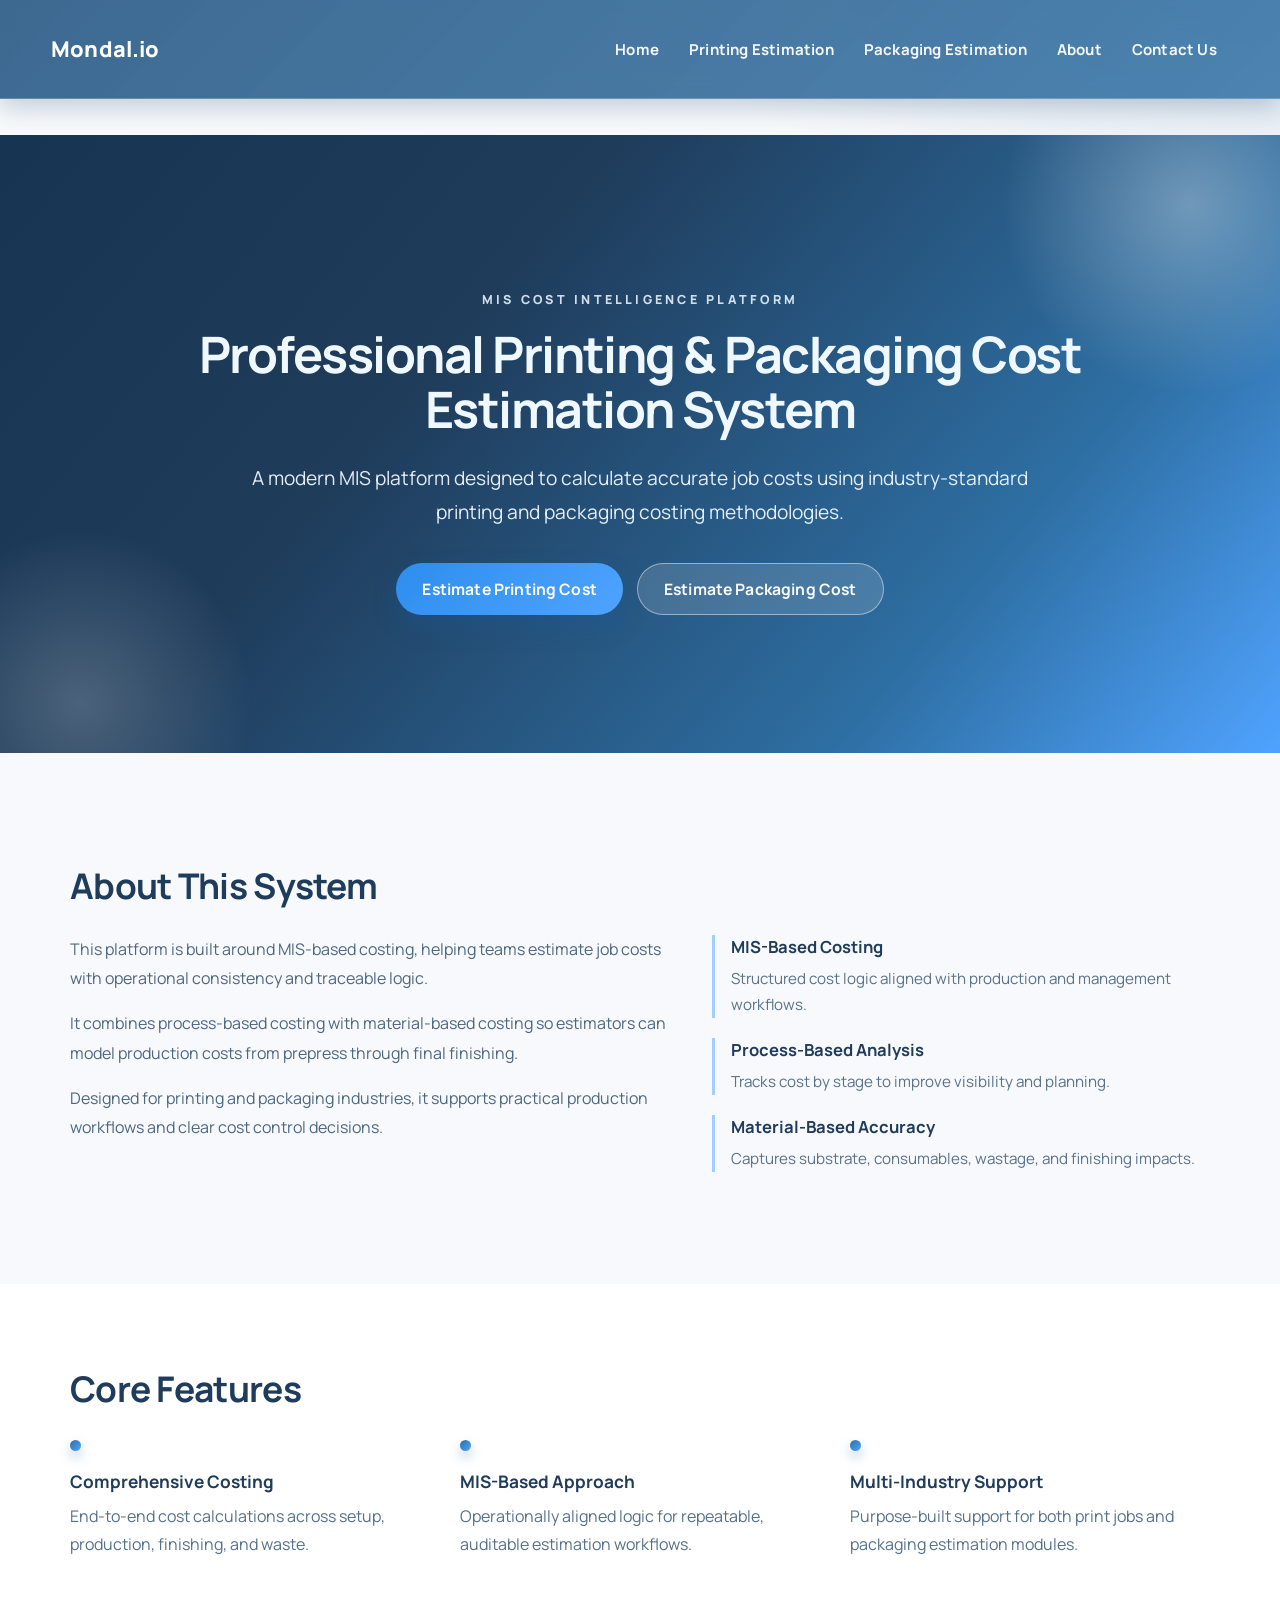
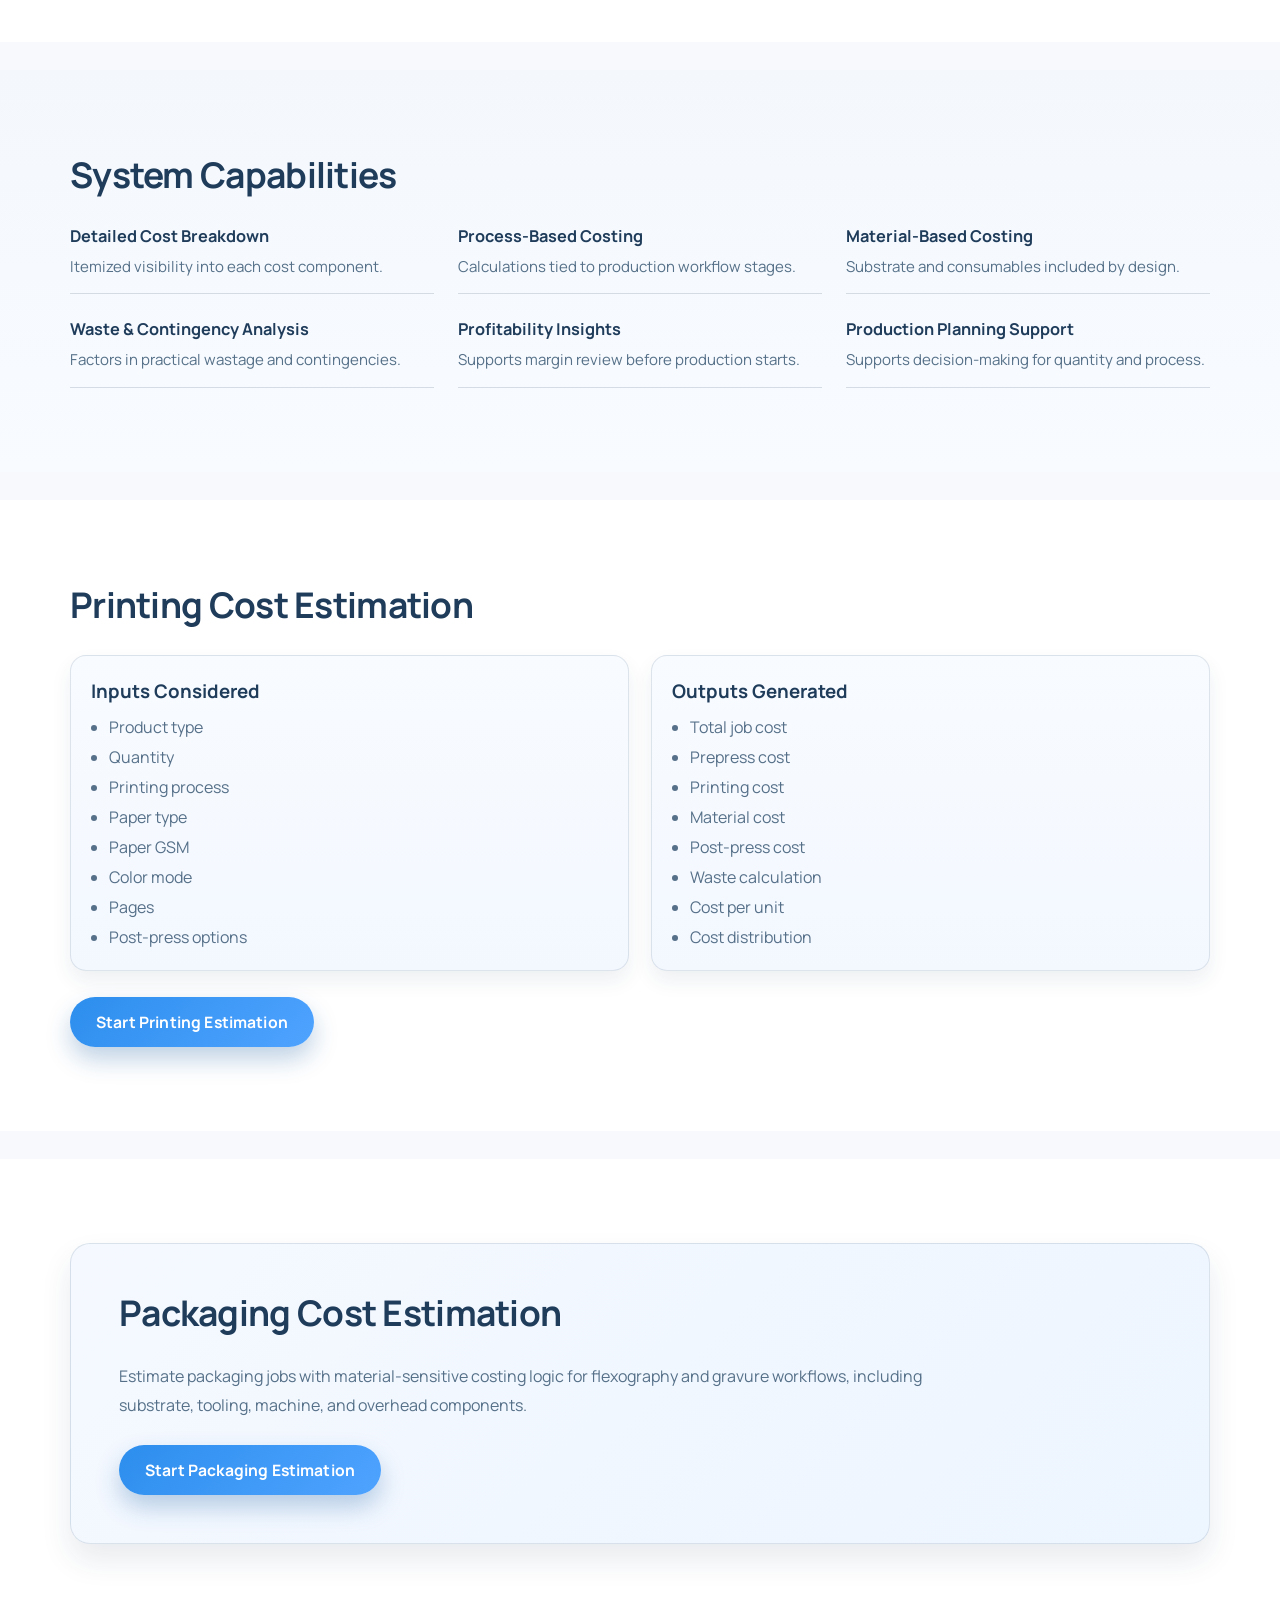
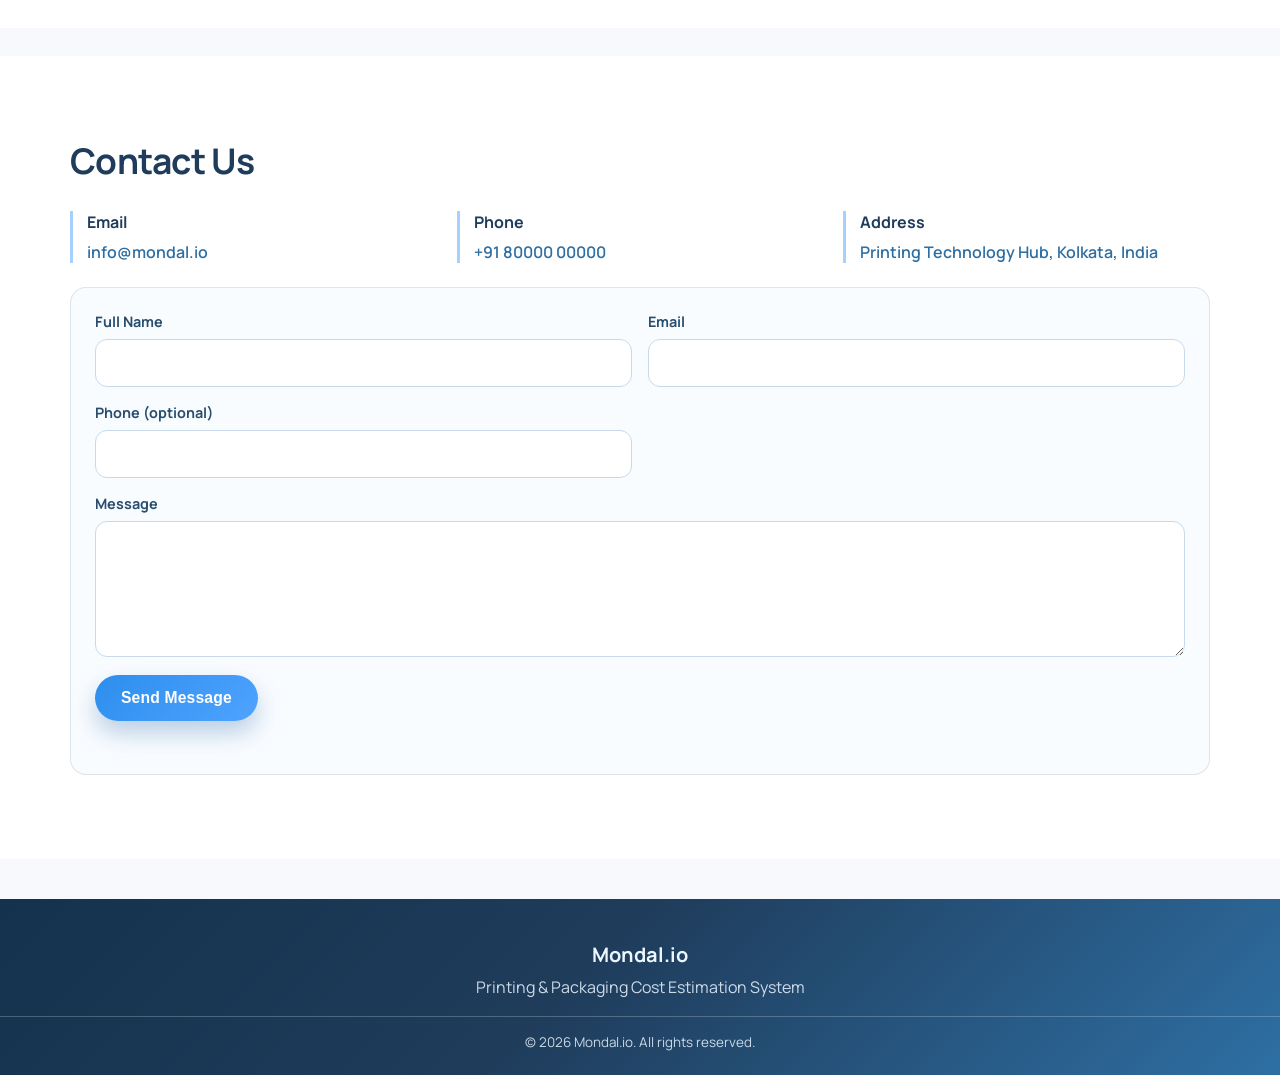
==== index.html @ 839721e3 "Rename home.html to index.html" ====
<!DOCTYPE html>
<html lang="en">
<head>
    <meta charset="UTF-8">
    <meta name="viewport" content="width=device-width, initial-scale=1.0">
    <title>Mondal.io - Printing & Packaging Cost Estimation System</title>
    <link rel="preconnect" href="https://fonts.googleapis.com">
    <link rel="preconnect" href="https://fonts.gstatic.com" crossorigin>
    <link href="https://fonts.googleapis.com/css2?family=Manrope:wght@400;500;600;700;800&display=swap" rel="stylesheet">
    <link rel="stylesheet" href="style.css">
</head>
<body class="home-page">
    <header class="home-header" id="home">
        <nav class="home-navbar">
            <a href="home.html" class="navbar-logo">Mondal.io</a>
            <button class="nav-toggle" id="navToggle" aria-label="Toggle navigation menu" aria-expanded="false" aria-controls="homeNavLinks">
                <span></span>
                <span></span>
                <span></span>
            </button>
            <div class="home-nav-links" id="homeNavLinks">
                <a href="#home">Home</a>
                <a href="Printing.html">Printing Estimation</a>
                <a href="Packaging.html">Packaging Estimation</a>
                <a href="#about">About</a>
                <a href="#contact">Contact Us</a>
            </div>
        </nav>
    </header>

    <main class="home-main">
        <section class="home-hero">
            <div class="section-inner hero-inner">
                <span class="section-kicker">MIS Cost Intelligence Platform</span>
                <h1>Professional Printing &amp; Packaging Cost Estimation System</h1>
                <p>
                    A modern MIS platform designed to calculate accurate job costs using industry-standard
                    printing and packaging costing methodologies.
                </p>
                <div class="hero-actions">
                    <a class="home-btn home-btn-primary" href="Printing.html">Estimate Printing Cost</a>
                    <a class="home-btn home-btn-ghost" href="Packaging.html">Estimate Packaging Cost</a>
                </div>
            </div>
        </section>

        <section class="home-section about-section" id="about">
            <div class="section-inner">
                <div class="section-head">
                    <h2>About This System</h2>
                </div>
                <div class="about-layout">
                    <div class="about-copy">
                        <p>
                            This platform is built around MIS-based costing, helping teams estimate job costs with
                            operational consistency and traceable logic.
                        </p>
                        <p>
                            It combines process-based costing with material-based costing so estimators can model
                            production costs from prepress through final finishing.
                        </p>
                        <p>
                            Designed for printing and packaging industries, it supports practical production workflows
                            and clear cost control decisions.
                        </p>
                    </div>
                    <div class="about-highlights">
                        <div>
                            <h3>MIS-Based Costing</h3>
                            <p>Structured cost logic aligned with production and management workflows.</p>
                        </div>
                        <div>
                            <h3>Process-Based Analysis</h3>
                            <p>Tracks cost by stage to improve visibility and planning.</p>
                        </div>
                        <div>
                            <h3>Material-Based Accuracy</h3>
                            <p>Captures substrate, consumables, wastage, and finishing impacts.</p>
                        </div>
                    </div>
                </div>
            </div>
        </section>

        <section class="home-section features-section">
            <div class="section-inner">
                <div class="section-head">
                    <h2>Core Features</h2>
                </div>
                <div class="feature-strip">
                    <article class="feature-item">
                        <span class="feature-dot"></span>
                        <h3>Comprehensive Costing</h3>
                        <p>End-to-end cost calculations across setup, production, finishing, and waste.</p>
                    </article>
                    <article class="feature-item">
                        <span class="feature-dot"></span>
                        <h3>MIS-Based Approach</h3>
                        <p>Operationally aligned logic for repeatable, auditable estimation workflows.</p>
                    </article>
                    <article class="feature-item">
                        <span class="feature-dot"></span>
                        <h3>Multi-Industry Support</h3>
                        <p>Purpose-built support for both print jobs and packaging estimation modules.</p>
                    </article>
                </div>
            </div>
        </section>

        <section class="home-section capabilities-section">
            <div class="section-inner">
                <div class="section-head">
                    <h2>System Capabilities</h2>
                </div>
                <div class="capability-list">
                    <div class="capability-item"><h3>Detailed Cost Breakdown</h3><p>Itemized visibility into each cost component.</p></div>
                    <div class="capability-item"><h3>Process-Based Costing</h3><p>Calculations tied to production workflow stages.</p></div>
                    <div class="capability-item"><h3>Material-Based Costing</h3><p>Substrate and consumables included by design.</p></div>
                    <div class="capability-item"><h3>Waste &amp; Contingency Analysis</h3><p>Factors in practical wastage and contingencies.</p></div>
                    <div class="capability-item"><h3>Profitability Insights</h3><p>Supports margin review before production starts.</p></div>
                    <div class="capability-item"><h3>Production Planning Support</h3><p>Supports decision-making for quantity and process.</p></div>
                </div>
            </div>
        </section>

        <section class="home-section printing-section">
            <div class="section-inner">
                <div class="section-head">
                    <h2>Printing Cost Estimation</h2>
                </div>
                <div class="module-layout">
                    <article class="module-block">
                        <h3>Inputs Considered</h3>
                        <ul>
                            <li>Product type</li>
                            <li>Quantity</li>
                            <li>Printing process</li>
                            <li>Paper type</li>
                            <li>Paper GSM</li>
                            <li>Color mode</li>
                            <li>Pages</li>
                            <li>Post-press options</li>
                        </ul>
                    </article>
                    <article class="module-block">
                        <h3>Outputs Generated</h3>
                        <ul>
                            <li>Total job cost</li>
                            <li>Prepress cost</li>
                            <li>Printing cost</li>
                            <li>Material cost</li>
                            <li>Post-press cost</li>
                            <li>Waste calculation</li>
                            <li>Cost per unit</li>
                            <li>Cost distribution</li>
                        </ul>
                    </article>
                </div>
                <a class="home-btn home-btn-primary" href="Printing.html">Start Printing Estimation</a>
            </div>
        </section>

        <section class="home-section packaging-section">
            <div class="section-inner packaging-panel">
                <div class="section-head">
                    <h2>Packaging Cost Estimation</h2>
                </div>
                <p>
                    Estimate packaging jobs with material-sensitive costing logic for flexography and gravure workflows,
                    including substrate, tooling, machine, and overhead components.
                </p>
                <a class="home-btn home-btn-primary" href="Packaging.html">Start Packaging Estimation</a>
            </div>
        </section>

        <section class="home-section contact-section" id="contact">
            <div class="section-inner">
                <div class="section-head">
                    <h2>Contact Us</h2>
                </div>

                <div class="contact-row">
                    <div class="contact-item">
                        <h3>Email</h3>
                        <a href="mailto:info@mondal.io">info@mondal.io</a>
                    </div>
                    <div class="contact-item">
                        <h3>Phone</h3>
                        <a href="tel:+918000000000">+91 80000 00000</a>
                    </div>
                    <div class="contact-item">
                        <h3>Address</h3>
                        <p>Printing Technology Hub, Kolkata, India</p>
                    </div>
                </div>

                <form class="contact-form" id="contactForm">
                    <div class="contact-form-grid">
                        <div class="form-field">
                            <label for="fullName">Full Name</label>
                            <input type="text" id="fullName" name="fullName" required>
                        </div>
                        <div class="form-field">
                            <label for="email">Email</label>
                            <input type="email" id="email" name="email" required>
                        </div>
                        <div class="form-field">
                            <label for="phone">Phone (optional)</label>
                            <input type="tel" id="phone" name="phone">
                        </div>
                        <div class="form-field form-field-full">
                            <label for="message">Message</label>
                            <textarea id="message" name="message" rows="5" required></textarea>
                        </div>
                    </div>
                    <button type="submit" class="home-btn home-btn-primary">Send Message</button>
                    <p class="form-feedback" id="formFeedback" aria-live="polite"></p>
                </form>
            </div>
        </section>
    </main>

    <footer class="home-footer">
        <div class="footer-layout">
            <div class="footer-brand">
                <h3>Mondal.io</h3>
                <p>Printing &amp; Packaging Cost Estimation System</p>
            </div>
        </div>
        <p class="footer-copy">&copy; 2026 Mondal.io. All rights reserved.</p>
    </footer>

    <script src="script.js"></script>
</body>
</html>
---- style.css ----
* {
    margin: 0;
    padding: 0;
    box-sizing: border-box;
}

body {
    font-family: 'Segoe UI', Tahoma, Geneva, Verdana, sans-serif;
    background: linear-gradient(135deg, #f5f7fa 0%, #c3cfe2 100%);
    min-height: 100vh;
    padding: 20px;
}

.navbar {
    position: sticky;
    top: 0;
    width: 100%;
    background: linear-gradient(135deg, rgba(35, 84, 129, 0.94) 0%, rgba(47, 111, 163, 0.92) 100%);
    backdrop-filter: blur(10px);
    display: flex;
    justify-content: space-between;
    align-items: center;
    padding: 18px 80px;
    z-index: 1000;
    border-bottom: 1px solid rgba(255, 255, 255, 0.18);
    box-shadow: 0 8px 24px rgba(24, 61, 97, 0.28);
}

        .navbar-logo {
            font-size: 24px;
            font-weight: 700;
            color: white;
            text-decoration: none;
        }

        .navbar-links {
            display: flex;
            gap: 30px;
            align-items: center;
        }

        .navbar-links a {
            color: white;
            text-decoration: none;
            font-weight: 500;
            font-size: 14px;
            transition: opacity 0.3s ease;
        }

        .navbar-links a:hover {
            opacity: 0.8;
        }

        



/* Process Fields Visibility */
.process-fields.hidden {
    display: none;
}

.process-fields {
    animation: slideDown 0.3s ease-out;
}

@keyframes slideDown {
    from {
        opacity: 0;
        transform: translateY(-10px);
    }
    to {
        opacity: 1;
        transform: translateY(0);
    }
}

.container {
    max-width: 1200px;
    margin: 0 auto;
    background: white;
    border-radius: 12px;
    box-shadow: 0 10px 40px rgba(0, 0, 0, 0.15);
    overflow: hidden;
}

.header {
    background: linear-gradient(135deg, #2c3e50 0%, #34495e 100%);
    color: white;
    padding: 40px 30px;
    text-align: center;
}

.header h1 {
    font-size: 32px;
    margin-bottom: 8px;
    font-weight: 700;
}

.header p {
    font-size: 14px;
    opacity: 0.9;
}

.tabs {
    display: flex;
    gap: 0;
    border-bottom: 2px solid #e0e0e0;
    background: #f9f9f9;
}

.tab-button {
    flex: 1;
    padding: 16px 20px;
    border: none;
    background: transparent;
    font-size: 16px;
    font-weight: 600;
    cursor: pointer;
    transition: all 0.3s ease;
    color: #666;
    border-bottom: 3px solid transparent;
    margin-bottom: -2px;
}

.tab-button:hover {
    background: #f0f0f0;
}

.tab-button.active {
    color: #2c3e50;
    border-bottom-color: #3498db;
    background: white;
}

.tab-content {
    display: none;
    padding: 40px;
    animation: fadeIn 0.3s ease;
}

.tab-content.active {
    display: block;
}

@keyframes fadeIn {
    from {
        opacity: 0;
    }
    to {
        opacity: 1;
    }
}

.form-section {
    margin-bottom: 30px;
}

.section-title {
    font-size: 18px;
    font-weight: 700;
    color: #2c3e50;
    margin-bottom: 20px;
    padding-bottom: 10px;
    border-bottom: 2px solid #3498db;
    display: inline-block;
}

.form-grid {
    display: grid;
    grid-template-columns: repeat(auto-fit, minmax(300px, 1fr));
    gap: 20px;
    margin-bottom: 20px;
}

.form-group {
    display: flex;
    flex-direction: column;
}

label {
    font-weight: 600;
    margin-bottom: 8px;
    color: #333;
    font-size: 14px;
}

input[type="number"],
input[type="text"],
select {
    padding: 12px;
    border: 1px solid #ddd;
    border-radius: 6px;
    font-size: 14px;
    transition: all 0.3s ease;
    font-family: inherit;
}

input[type="number"]:focus,
input[type="text"]:focus,
select:focus {
    outline: none;
    border-color: #3498db;
    box-shadow: 0 0 0 3px rgba(52, 152, 219, 0.1);
}

.checkbox-group {
    display: grid;
    grid-template-columns: repeat(auto-fit, minmax(150px, 1fr));
    gap: 15px;
    margin-top: 10px;
}

.checkbox-item {
    display: flex;
    align-items: center;
    gap: 8px;
}

input[type="checkbox"] {
    width: 18px;
    height: 18px;
    cursor: pointer;
    accent-color: #3498db;
}

.checkbox-item label {
    margin: 0;
    cursor: pointer;
    font-weight: 500;
}

.radio-group {
    display: flex;
    gap: 20px;
    margin-top: 10px;
}

input[type="radio"] {
    cursor: pointer;
    accent-color: #3498db;
    width: 18px;
    height: 18px;
}

.radio-item {
    display: flex;
    align-items: center;
    gap: 8px;
}

.radio-item label {
    margin: 0;
    cursor: pointer;
    font-weight: 500;
}

.button-group {
    display: flex;
    gap: 15px;
    margin: 30px 0;
}

button.calculate-btn,
button.reset-btn {
    padding: 14px 32px;
    font-size: 16px;
    font-weight: 600;
    border: none;
    border-radius: 6px;
    cursor: pointer;
    transition: all 0.3s ease;
    flex: 1;
}

button.calculate-btn {
    background: linear-gradient(135deg, #3498db 0%, #2980b9 100%);
    color: white;
}

button.calculate-btn:hover {
    transform: translateY(-2px);
    box-shadow: 0 8px 16px rgba(52, 152, 219, 0.3);
}

button.calculate-btn:active {
    transform: translateY(0);
}

button.reset-btn {
    background: #ecf0f1;
    color: #333;
}

button.reset-btn:hover {
    background: #d5dbdb;
}

.results {
    display: none;
    background: #f9f9f9;
    padding: 30px;
    border-radius: 8px;
    margin-top: 30px;
    border-left: 4px solid #3498db;
}

.results.show {
    display: block;
    animation: slideDown 0.4s ease;
}

@keyframes slideDown {
    from {
        opacity: 0;
        transform: translateY(-20px);
    }
    to {
        opacity: 1;
        transform: translateY(0);
    }
}

.total-cost {
    background: linear-gradient(135deg, #2c3e50 0%, #34495e 100%);
    color: white;
    padding: 25px;
    border-radius: 8px;
    margin-bottom: 25px;
    text-align: center;
}

.total-cost-label {
    font-size: 14px;
    opacity: 0.9;
    margin-bottom: 8px;
}

.total-cost-value {
    font-size: 36px;
    font-weight: 700;
}

.cost-per-unit {
    font-size: 14px;
    opacity: 0.9;
    margin-top: 10px;
    border-top: 1px solid rgba(255, 255, 255, 0.2);
    padding-top: 10px;
}

.breakdown-table {
    width: 100%;
    border-collapse: collapse;
    margin-top: 15px;
}

.breakdown-table th {
    background: #2c3e50;
    color: white;
    padding: 14px;
    text-align: left;
    font-weight: 600;
    font-size: 14px;
}

.breakdown-table td {
    padding: 12px 14px;
    border-bottom: 1px solid #e0e0e0;
    font-size: 14px;
}

.breakdown-table tr:hover {
    background: #f0f0f0;
}

.breakdown-table .label-col {
    font-weight: 500;
    color: #333;
}

.breakdown-table .amount-col {
    text-align: right;
    font-weight: 500;
}

.breakdown-table .total-row {
    background: #ecf0f1;
    font-weight: 700;
    color: #2c3e50;
}

.breakdown-table .total-row td {
    padding: 14px;
    border-top: 2px solid #2c3e50;
    border-bottom: 2px solid #2c3e50;
}

.error-message {
    background: #fee;
    color: #c33;
    padding: 12px;
    border-radius: 6px;
    margin-bottom: 20px;
    border-left: 4px solid #c33;
    display: none;
}

.error-message.show {
    display: block;
}

.info-box {
    background: #e3f2fd;
    color: #1565c0;
    padding: 15px;
    border-radius: 6px;
    margin-bottom: 20px;
    border-left: 4px solid #1565c0;
    font-size: 14px;
}

@media (max-width: 768px) {
    .header {
        padding: 25px 20px;
    }

    .header h1 {
        font-size: 24px;
    }

    .tab-content {
        padding: 20px;
    }

    .form-grid {
        grid-template-columns: 1fr;
    }

    .button-group {
        flex-direction: column;
    }

    .tabs {
        flex-direction: column;
    }

    .total-cost-value {
        font-size: 28px;
    }

    .breakdown-table {
        font-size: 13px;
    }
}

/* Global UI refresh overrides */
:root {
    --brand-900: #0f2742;
    --brand-700: #1f4d7a;
    --brand-500: #2f7bc5;
    --accent-500: #f2a900;
    --text-900: #172234;
    --text-600: #53637a;
    --surface-0: #f4f8fd;
    --surface-1: #ffffff;
    --radius-lg: 16px;
    --radius-md: 12px;
    --shadow-soft: 0 16px 40px rgba(15, 39, 66, 0.12);
}

body {
    font-family: "Segoe UI", "Trebuchet MS", "Gill Sans", sans-serif;
    color: var(--text-900);
    background:
        radial-gradient(1000px 350px at 0% -5%, rgba(47, 123, 197, 0.20), transparent 60%),
        radial-gradient(900px 300px at 100% 0%, rgba(242, 169, 0, 0.15), transparent 55%),
        linear-gradient(180deg, #f8fbff 0%, #edf3fb 100%);
}

.navbar {
    background: linear-gradient(135deg, rgba(35, 84, 129, 0.94) 0%, rgba(47, 111, 163, 0.92) 100%);
    backdrop-filter: blur(10px);
    border-bottom: 1px solid rgba(255, 255, 255, 0.18);
    box-shadow: 0 8px 24px rgba(24, 61, 97, 0.28);
}

.container {
    border-radius: 20px;
    border: 1px solid rgba(17, 55, 94, 0.10);
    box-shadow: var(--shadow-soft);
    background: rgba(255, 255, 255, 0.96);
}

.header,
.total-cost {
    background: linear-gradient(135deg, #123156 0%, #1f4d7a 50%, #2f7bc5 100%);
}

.tab-button.active {
    border-bottom-color: var(--accent-500);
}

input[type="number"],
input[type="text"],
select {
    border-radius: 10px;
    border: 1px solid #d8e2ef;
    background: #fbfdff;
}

input[type="number"]:focus,
input[type="text"]:focus,
select:focus {
    border-color: var(--brand-500);
    box-shadow: 0 0 0 3px rgba(47, 123, 197, 0.14);
}

button.calculate-btn,
button.reset-btn {
    border-radius: 999px;
}

button.calculate-btn {
    background: linear-gradient(135deg, var(--brand-700) 0%, var(--brand-500) 100%);
    box-shadow: 0 10px 22px rgba(31, 77, 122, 0.30);
}

button.reset-btn {
    background: #eef3fa;
    border: 1px solid #d7e2ef;
}

.results {
    border-radius: var(--radius-lg);
    border: 1px solid rgba(31, 77, 122, 0.10);
    border-left: 4px solid var(--brand-500);
    background: linear-gradient(180deg, #f9fbfe 0%, #f4f8fd 100%);
}

.breakdown-table thead {
    background: #edf3fb;
}

.breakdown-table th {
    color: var(--brand-900);
    border-bottom: 2px solid #d8e2ef;
}

.breakdown-table tr:hover {
    background: #f4f8fd;
}

.footer {
    background: linear-gradient(135deg, #0f2742 0%, #17395f 100%);
    color: #eef5ff;
}

/* ============================================================
   HOMEPAGE (SAAS LANDING) - SCOPED TO .home-page
============================================================ */

:root {
    --home-primary: #1f3c5b;
    --home-secondary: #2e6fa3;
    --home-bg: #f7f9fc;
    --home-accent: #4fa3ff;
    --home-text: #15314c;
    --home-muted: #567089;
    --home-surface: #ffffff;
    --home-border: #d9e5f0;
    --home-shadow: 0 20px 45px rgba(24, 57, 90, 0.12);
}

html {
    scroll-behavior: smooth;
}

body.home-page {
    margin: 0;
    padding: 0;
    min-height: 100vh;
    color: var(--home-text);
    font-family: "Manrope", "Segoe UI", "Trebuchet MS", sans-serif;
    background:
        radial-gradient(1100px 380px at -8% -5%, rgba(79, 163, 255, 0.22), transparent 60%),
        radial-gradient(1200px 420px at 108% 0%, rgba(46, 111, 163, 0.2), transparent 58%),
        var(--home-bg);
}

.home-page main {
    display: grid;
    gap: 28px;
    padding: 36px 0 24px;
}

.home-page .home-header {
    position: sticky;
    top: 0;
    z-index: 1000;
    padding: 12px 0;
    backdrop-filter: blur(6px);
}

.home-page .home-navbar {
    width: min(1180px, calc(100% - 40px));
    margin: 0 auto;
    padding: 14px 22px;
    border-radius: 16px;
    background: rgba(31, 60, 91, 0.94);
    border: 1px solid rgba(255, 255, 255, 0.14);
    box-shadow: 0 10px 25px rgba(20, 48, 77, 0.26);
    display: flex;
    align-items: center;
    justify-content: space-between;
}

.home-page .navbar-logo {
    font-size: 1.35rem;
    font-weight: 800;
    letter-spacing: 0.2px;
    color: #fff;
    text-decoration: none;
}

.home-page .home-nav-links {
    display: flex;
    gap: 8px;
    align-items: center;
}

.home-page .home-nav-links a {
    color: rgba(255, 255, 255, 0.92);
    text-decoration: none;
    font-size: 0.94rem;
    font-weight: 600;
    letter-spacing: 0.2px;
    padding: 10px 12px;
    border-radius: 10px;
    transition: background-color 0.25s ease, color 0.25s ease;
}

.home-page .home-nav-links a:hover,
.home-page .home-nav-links a:focus-visible {
    background: rgba(79, 163, 255, 0.2);
    color: #fff;
}

.home-page .nav-toggle {
    display: none;
    width: 44px;
    height: 44px;
    border: 1px solid rgba(255, 255, 255, 0.28);
    border-radius: 10px;
    background: transparent;
    padding: 0;
    cursor: pointer;
}

.home-page .nav-toggle span {
    display: block;
    width: 20px;
    height: 2px;
    margin: 5px auto;
    background: #fff;
    border-radius: 2px;
    transition: transform 0.2s ease, opacity 0.2s ease;
}

.home-page .section-shell {
    width: min(1180px, calc(100% - 40px));
    margin: 0 auto;
    background: var(--home-surface);
    border: 1px solid var(--home-border);
    border-radius: 22px;
    box-shadow: var(--home-shadow);
    padding: 56px clamp(20px, 3vw, 46px);
}

.home-page .section-muted {
    background: linear-gradient(180deg, #f5f9ff 0%, #f9fbff 100%);
}

.home-page .section-head {
    margin-bottom: 28px;
}

.home-page .section-head h2 {
    margin: 0;
    font-size: clamp(1.7rem, 1.4rem + 1vw, 2.2rem);
    line-height: 1.2;
    color: var(--home-primary);
}

.home-page .section-eyebrow {
    display: inline-flex;
    align-items: center;
    gap: 8px;
    background: rgba(79, 163, 255, 0.15);
    color: #0e4f8d;
    border: 1px solid rgba(79, 163, 255, 0.28);
    border-radius: 999px;
    padding: 8px 14px;
    font-size: 0.82rem;
    font-weight: 700;
    letter-spacing: 0.24px;
    text-transform: uppercase;
}

.home-page .home-hero {
    background:
        linear-gradient(135deg, rgba(31, 60, 91, 0.98) 0%, rgba(46, 111, 163, 0.97) 54%, rgba(79, 163, 255, 0.94) 100%);
    color: #f5faff;
    overflow: hidden;
    position: relative;
}

.home-page .home-hero::before {
    content: "";
    position: absolute;
    inset: auto -120px -110px auto;
    width: 330px;
    height: 330px;
    border-radius: 50%;
    background: radial-gradient(circle, rgba(255, 255, 255, 0.35) 0%, transparent 70%);
    pointer-events: none;
}

.home-page .home-hero-content {
    max-width: 860px;
    margin: 0 auto;
    text-align: center;
    position: relative;
    z-index: 1;
}

.home-page .home-hero h1 {
    margin: 18px 0 18px;
    font-size: clamp(2rem, 1.35rem + 2vw, 3.4rem);
    line-height: 1.16;
    letter-spacing: -0.3px;
}

.home-page .home-hero p {
    max-width: 730px;
    margin: 0 auto;
    color: rgba(241, 248, 255, 0.95);
    font-size: clamp(1rem, 0.95rem + 0.35vw, 1.15rem);
    line-height: 1.72;
}

.home-page .hero-actions {
    margin-top: 32px;
    display: flex;
    justify-content: center;
    flex-wrap: wrap;
    gap: 14px;
}

.home-page .home-btn {
    appearance: none;
    border: none;
    border-radius: 999px;
    padding: 14px 24px;
    text-decoration: none;
    font-weight: 700;
    letter-spacing: 0.2px;
    cursor: pointer;
    transition: transform 0.2s ease, box-shadow 0.25s ease, background-color 0.25s ease, color 0.25s ease;
}

.home-page .home-btn-primary {
    background: linear-gradient(135deg, #1b75d4 0%, var(--home-accent) 100%);
    color: #fff;
    box-shadow: 0 10px 24px rgba(32, 110, 183, 0.32);
}

.home-page .home-btn-primary:hover,
.home-page .home-btn-primary:focus-visible {
    transform: translateY(-2px);
    box-shadow: 0 14px 28px rgba(31, 108, 178, 0.38);
}

.home-page .home-btn-secondary {
    background: rgba(255, 255, 255, 0.95);
    color: var(--home-primary);
    box-shadow: 0 10px 24px rgba(17, 52, 86, 0.18);
}

.home-page .home-btn-secondary:hover,
.home-page .home-btn-secondary:focus-visible {
    transform: translateY(-2px);
    background: #fff;
}

.home-page .about-grid {
    display: grid;
    grid-template-columns: 1.15fr 1fr;
    gap: 28px;
    align-items: start;
}

.home-page .about-copy p {
    margin: 0 0 16px;
    color: var(--home-muted);
    line-height: 1.75;
    font-size: 1rem;
}

.home-page .about-points {
    display: grid;
    gap: 14px;
}

.home-page .info-tile {
    border-radius: 16px;
    border: 1px solid var(--home-border);
    background: #fbfdff;
    padding: 18px 18px 16px;
}

.home-page .info-tile h3 {
    margin: 0 0 8px;
    color: var(--home-primary);
    font-size: 1.03rem;
}

.home-page .info-tile p {
    margin: 0;
    color: var(--home-muted);
    line-height: 1.6;
    font-size: 0.95rem;
}

.home-page .feature-grid {
    display: grid;
    grid-template-columns: repeat(3, minmax(0, 1fr));
    gap: 20px;
}

.home-page .feature-panel {
    border: 1px solid var(--home-border);
    border-radius: 18px;
    background: #fff;
    padding: 24px 20px;
    box-shadow: 0 10px 22px rgba(26, 62, 96, 0.09);
    transition: transform 0.25s ease, box-shadow 0.25s ease, border-color 0.25s ease;
}

.home-page .feature-panel:hover {
    transform: translateY(-5px);
    border-color: #bdd7ef;
    box-shadow: 0 18px 34px rgba(28, 66, 102, 0.15);
}

.home-page .panel-icon {
    width: 46px;
    height: 46px;
    border-radius: 12px;
    display: inline-flex;
    align-items: center;
    justify-content: center;
    background: linear-gradient(145deg, rgba(79, 163, 255, 0.22) 0%, rgba(46, 111, 163, 0.16) 100%);
    margin-bottom: 14px;
}

.home-page .panel-icon svg {
    width: 24px;
    height: 24px;
    fill: var(--home-primary);
}

.home-page .feature-panel h3 {
    margin: 0 0 10px;
    color: var(--home-primary);
    font-size: 1.08rem;
}

.home-page .feature-panel p {
    margin: 0;
    color: var(--home-muted);
    line-height: 1.65;
    font-size: 0.94rem;
}

.home-page .capability-grid {
    display: grid;
    grid-template-columns: repeat(3, minmax(0, 1fr));
    gap: 16px;
}

.home-page .capability-card {
    border: 1px solid var(--home-border);
    border-radius: 16px;
    background: #fff;
    padding: 20px 18px;
}

.home-page .capability-card h3 {
    margin: 0 0 8px;
    color: var(--home-primary);
    font-size: 1rem;
}

.home-page .capability-card p {
    margin: 0;
    color: var(--home-muted);
    line-height: 1.6;
    font-size: 0.93rem;
}

.home-page .module-grid {
    display: grid;
    grid-template-columns: repeat(2, minmax(0, 1fr));
    gap: 20px;
}

.home-page .module-card {
    border: 1px solid var(--home-border);
    border-radius: 18px;
    background: #fff;
    padding: 22px 20px;
    box-shadow: 0 10px 24px rgba(24, 57, 90, 0.08);
}

.home-page .module-card h3 {
    margin: 0 0 14px;
    color: var(--home-primary);
}

.home-page .module-card ul {
    margin: 0;
    padding-left: 18px;
    display: grid;
    gap: 8px;
    color: var(--home-muted);
}

.home-page .section-lead {
    margin: 0;
    color: var(--home-muted);
    line-height: 1.76;
    max-width: 840px;
}

.home-page .section-cta {
    margin-top: 26px;
}

.home-page .contact-info-grid {
    display: grid;
    grid-template-columns: repeat(3, minmax(0, 1fr));
    gap: 16px;
    margin-bottom: 22px;
}

.home-page .contact-card {
    border: 1px solid var(--home-border);
    border-radius: 14px;
    background: #fff;
    padding: 20px 18px;
}

.home-page .contact-card h3 {
    margin: 0 0 6px;
    color: var(--home-primary);
    font-size: 1rem;
}

.home-page .contact-card p {
    margin: 0;
    color: var(--home-muted);
    font-size: 0.95rem;
}

.home-page .contact-card a {
    color: var(--home-secondary);
    text-decoration: none;
    font-weight: 600;
}

.home-page .contact-form {
    border: 1px solid var(--home-border);
    border-radius: 18px;
    background: #fff;
    padding: 24px 20px;
}

.home-page .contact-form-grid {
    display: grid;
    grid-template-columns: repeat(2, minmax(0, 1fr));
    gap: 16px;
    margin-bottom: 18px;
}

.home-page .form-field {
    display: flex;
    flex-direction: column;
    gap: 8px;
}

.home-page .form-field-full {
    grid-column: 1 / -1;
}

.home-page .form-field label {
    margin: 0;
    font-size: 0.9rem;
    color: #35536f;
    font-weight: 700;
}

.home-page .form-field input,
.home-page .form-field textarea {
    width: 100%;
    border: 1px solid #c7d9e8;
    border-radius: 12px;
    padding: 12px 14px;
    font: inherit;
    color: #163851;
    background: #fbfdff;
    transition: border-color 0.2s ease, box-shadow 0.2s ease;
}

.home-page .form-field textarea {
    resize: vertical;
}

.home-page .form-field input:focus,
.home-page .form-field textarea:focus {
    outline: none;
    border-color: #5ca9f5;
    box-shadow: 0 0 0 3px rgba(79, 163, 255, 0.2);
}

.home-page .form-feedback {
    margin: 14px 0 0;
    color: #1e6aa4;
    font-size: 0.93rem;
    min-height: 1.2em;
}

.home-page .home-footer {
    width: min(1180px, calc(100% - 40px));
    margin: 0 auto 30px;
    border-radius: 18px;
    background: linear-gradient(150deg, #173451 0%, #1f3c5b 42%, #2e6fa3 100%);
    color: #e8f2ff;
    padding: 30px clamp(20px, 3vw, 40px);
}

.home-page .footer-inner {
    display: flex;
    align-items: flex-start;
    justify-content: space-between;
    gap: 20px;
    padding-bottom: 18px;
    margin-bottom: 14px;
    border-bottom: 1px solid rgba(232, 242, 255, 0.24);
}

.home-page .footer-brand h3 {
    margin: 0 0 6px;
    font-size: 1.26rem;
}

.home-page .footer-brand p {
    margin: 0;
    color: rgba(232, 242, 255, 0.88);
}

.home-page .footer-links {
    display: flex;
    flex-wrap: wrap;
    gap: 14px 18px;
    justify-content: flex-end;
}

.home-page .footer-links a {
    color: #f2f7ff;
    text-decoration: none;
    font-weight: 600;
    font-size: 0.95rem;
}

.home-page .footer-links a:hover,
.home-page .footer-links a:focus-visible {
    color: #9ed0ff;
}

.home-page .footer-copy {
    margin: 0;
    color: rgba(232, 242, 255, 0.85);
    font-size: 0.86rem;
}

@media (max-width: 1024px) {
    .home-page .feature-grid,
    .home-page .capability-grid {
        grid-template-columns: repeat(2, minmax(0, 1fr));
    }

    .home-page .about-grid {
        grid-template-columns: 1fr;
    }
}

@media (max-width: 840px) {
    .home-page .home-navbar {
        width: calc(100% - 24px);
        padding: 12px 14px;
        position: relative;
    }

    .home-page .nav-toggle {
        display: inline-block;
    }

    .home-page .home-nav-links {
        display: none;
        position: absolute;
        left: 12px;
        right: 12px;
        top: calc(100% + 10px);
        flex-direction: column;
        align-items: stretch;
        gap: 4px;
        padding: 10px;
        border-radius: 12px;
        border: 1px solid rgba(255, 255, 255, 0.2);
        background: rgba(21, 50, 79, 0.98);
        box-shadow: 0 12px 24px rgba(14, 37, 62, 0.32);
    }

    .home-page .home-nav-links.is-open {
        display: flex;
    }

    .home-page .home-nav-links a {
        width: 100%;
    }

    .home-page .home-nav-links a:hover,
    .home-page .home-nav-links a:focus-visible {
        background: rgba(79, 163, 255, 0.22);
    }

    .home-page .nav-toggle.is-active span:nth-child(1) {
        transform: translateY(7px) rotate(45deg);
    }

    .home-page .nav-toggle.is-active span:nth-child(2) {
        opacity: 0;
    }

    .home-page .nav-toggle.is-active span:nth-child(3) {
        transform: translateY(-7px) rotate(-45deg);
    }

    .home-page .section-shell,
    .home-page .home-footer {
        width: calc(100% - 24px);
        border-radius: 18px;
    }

    .home-page .section-shell {
        padding: 40px 18px;
    }

    .home-page .module-grid,
    .home-page .contact-info-grid,
    .home-page .contact-form-grid {
        grid-template-columns: 1fr;
    }

    .home-page .footer-inner {
        flex-direction: column;
    }

    .home-page .footer-links {
        justify-content: flex-start;
    }
}

@media (max-width: 560px) {
    .home-page .feature-grid,
    .home-page .capability-grid {
        grid-template-columns: 1fr;
    }

    .home-page main {
        gap: 18px;
        padding-top: 22px;
    }
}

/* ============================================================
   HOMEPAGE REDESIGN V2 - CLEAN SECTION LAYOUT
============================================================ */

body.home-page {
    margin: 0;
    padding: 0;
    color: #183450;
    font-family: "Manrope", "Segoe UI", "Trebuchet MS", sans-serif;
    background:
        radial-gradient(1200px 460px at -8% -12%, rgba(79, 163, 255, 0.18), transparent 62%),
        radial-gradient(1050px 380px at 100% 0, rgba(46, 111, 163, 0.16), transparent 58%),
        #f7f9fc;
}

.home-page .section-inner {
    width: min(1140px, 92vw);
    margin: 0 auto;
}

.home-page .home-header {
    position: sticky;
    top: 0;
    z-index: 1100;
    background: linear-gradient(135deg, rgba(35, 84, 129, 0.88) 0%, rgba(47, 111, 163, 0.84) 100%);
    border-bottom: 1px solid rgba(255, 255, 255, 0.22);
    backdrop-filter: blur(12px);
    box-shadow: 0 8px 24px rgba(24, 61, 97, 0.24);
}

.home-page .home-navbar {
    width: min(1180px, 92vw);
    margin: 0 auto;
    min-height: 74px;
    display: flex;
    align-items: center;
    justify-content: space-between;
    gap: 20px;
    background: transparent;
    border: none;
    border-radius: 0;
    box-shadow: none;
    padding: 0;
}

.home-page .navbar-logo {
    color: #ffffff;
    text-decoration: none;
    font-size: 1.36rem;
    font-weight: 800;
    letter-spacing: 0.1px;
}

.home-page .home-nav-links {
    display: flex;
    align-items: center;
    gap: 6px;
}

.home-page .home-nav-links a {
    color: rgba(255, 255, 255, 0.95);
    text-decoration: none;
    font-size: 0.94rem;
    font-weight: 700;
    padding: 10px 12px;
    border-radius: 10px;
    transition: color 0.2s ease, background-color 0.2s ease;
}

.home-page .home-nav-links a:hover,
.home-page .home-nav-links a:focus-visible {
    color: #ffffff;
    background: rgba(255, 255, 255, 0.16);
}

.home-page .nav-toggle {
    display: none;
    width: 44px;
    height: 44px;
    border: 1px solid rgba(255, 255, 255, 0.35);
    border-radius: 11px;
    background: transparent;
    cursor: pointer;
    padding: 0;
}

.home-page .nav-toggle span {
    display: block;
    width: 19px;
    height: 2px;
    margin: 5px auto;
    background: #ffffff;
    border-radius: 2px;
    transition: transform 0.22s ease, opacity 0.22s ease;
}

.home-page .home-main {
    padding-bottom: 40px;
}

.home-page .home-hero {
    position: relative;
    overflow: hidden;
    padding: clamp(84px, 12vw, 152px) 0 clamp(90px, 12vw, 138px);
    background:
        linear-gradient(130deg, #173553 0%, #1f3c5b 35%, #2e6fa3 75%, #4fa3ff 100%);
    color: #eff7ff;
}

.home-page .home-hero::before {
    content: "";
    position: absolute;
    width: 380px;
    height: 380px;
    top: -120px;
    right: -100px;
    border-radius: 50%;
    background: radial-gradient(circle, rgba(255, 255, 255, 0.32), transparent 70%);
}

.home-page .home-hero::after {
    content: "";
    position: absolute;
    width: 340px;
    height: 340px;
    left: -90px;
    bottom: -120px;
    border-radius: 50%;
    background: radial-gradient(circle, rgba(255, 255, 255, 0.2), transparent 72%);
}

.home-page .hero-inner {
    position: relative;
    z-index: 1;
    text-align: center;
}

.home-page .section-kicker {
    display: inline-block;
    font-size: 0.78rem;
    font-weight: 800;
    letter-spacing: 0.26em;
    text-transform: uppercase;
    color: rgba(233, 245, 255, 0.88);
    margin-bottom: 18px;
}

.home-page .home-hero h1 {
    margin: 0;
    font-size: clamp(2.1rem, 2.3vw + 1.3rem, 4rem);
    line-height: 1.1;
    letter-spacing: -0.03em;
    max-width: 980px;
    margin-inline: auto;
}

.home-page .home-hero p {
    margin: 24px auto 0;
    max-width: 800px;
    color: rgba(238, 247, 255, 0.95);
    font-size: clamp(1rem, 0.45vw + 0.94rem, 1.2rem);
    line-height: 1.78;
}

.home-page .hero-actions {
    margin-top: 34px;
    display: flex;
    justify-content: center;
    gap: 14px;
    flex-wrap: wrap;
}

.home-page .home-btn {
    border: none;
    border-radius: 999px;
    text-decoration: none;
    font-weight: 700;
    padding: 14px 26px;
    font-size: 0.98rem;
    letter-spacing: 0.01em;
    display: inline-flex;
    align-items: center;
    justify-content: center;
    cursor: pointer;
    transition: transform 0.2s ease, box-shadow 0.2s ease, background-color 0.2s ease;
}

.home-page .home-btn-primary {
    background: linear-gradient(135deg, #2d8eed 0%, #4fa3ff 100%);
    color: #ffffff;
    box-shadow: 0 12px 24px rgba(23, 91, 158, 0.28);
}

.home-page .home-btn-primary:hover,
.home-page .home-btn-primary:focus-visible {
    transform: translateY(-2px);
    box-shadow: 0 16px 30px rgba(22, 87, 150, 0.35);
}

.home-page .home-btn-ghost {
    background: rgba(255, 255, 255, 0.14);
    color: #f7fbff;
    border: 1px solid rgba(255, 255, 255, 0.45);
}

.home-page .home-btn-ghost:hover,
.home-page .home-btn-ghost:focus-visible {
    transform: translateY(-2px);
    background: rgba(255, 255, 255, 0.22);
}

.home-page .home-section {
    padding: 84px 0;
}

.home-page .about-section {
    background: #f7f9fc;
}

.home-page .features-section,
.home-page .printing-section,
.home-page .contact-section {
    background: #ffffff;
}

.home-page .capabilities-section {
    background: linear-gradient(180deg, #f4f8fd 0%, #f8fbff 100%);
}

.home-page .packaging-section {
    background: #ffffff;
}

.home-page .section-head h2 {
    margin: 0;
    color: #1f3c5b;
    font-size: clamp(1.7rem, 1.2vw + 1.25rem, 2.45rem);
    letter-spacing: -0.02em;
}

.home-page .about-layout {
    margin-top: 20px;
    display: grid;
    grid-template-columns: 1.2fr 1fr;
    gap: 44px;
}

.home-page .about-copy p {
    margin: 0 0 16px;
    color: #4e6780;
    line-height: 1.82;
}

.home-page .about-highlights {
    display: grid;
    gap: 20px;
}

.home-page .about-highlights div {
    padding-left: 16px;
    border-left: 3px solid rgba(79, 163, 255, 0.5);
}

.home-page .about-highlights h3 {
    margin: 0;
    color: #1f3c5b;
    font-size: 1.04rem;
}

.home-page .about-highlights p {
    margin: 8px 0 0;
    color: #597289;
    line-height: 1.7;
    font-size: 0.95rem;
}

.home-page .feature-strip {
    margin-top: 24px;
    display: grid;
    grid-template-columns: repeat(3, minmax(0, 1fr));
    gap: 30px;
}

.home-page .feature-item {
    padding: 2px 0 0;
}

.home-page .feature-dot {
    width: 11px;
    height: 11px;
    border-radius: 50%;
    display: inline-block;
    margin-bottom: 14px;
    background: linear-gradient(135deg, #2e6fa3, #4fa3ff);
    box-shadow: 0 6px 12px rgba(46, 111, 163, 0.34);
}

.home-page .feature-item h3 {
    margin: 0;
    color: #1f3c5b;
    font-size: 1.08rem;
}

.home-page .feature-item p {
    margin: 10px 0 0;
    color: #567089;
    line-height: 1.72;
}

.home-page .capability-list {
    margin-top: 24px;
    display: grid;
    grid-template-columns: repeat(3, minmax(0, 1fr));
    gap: 24px;
}

.home-page .capability-item {
    padding-bottom: 14px;
    border-bottom: 1px solid rgba(31, 60, 91, 0.16);
}

.home-page .capability-item h3 {
    margin: 0;
    color: #1f3c5b;
    font-size: 1.02rem;
}

.home-page .capability-item p {
    margin: 8px 0 0;
    color: #557088;
    line-height: 1.66;
    font-size: 0.94rem;
}

.home-page .module-layout {
    margin-top: 26px;
    margin-bottom: 26px;
    display: grid;
    grid-template-columns: repeat(2, minmax(0, 1fr));
    gap: 22px;
}

.home-page .module-block {
    background: linear-gradient(180deg, #f8fbff 0%, #f3f8ff 100%);
    border: 1px solid rgba(31, 60, 91, 0.12);
    border-radius: 16px;
    padding: 22px 20px;
    box-shadow: 0 10px 20px rgba(31, 60, 91, 0.08);
}

.home-page .module-block h3 {
    margin: 0 0 12px;
    color: #1f3c5b;
}

.home-page .module-block ul {
    margin: 0;
    padding-left: 18px;
    color: #567089;
    display: grid;
    gap: 8px;
}

.home-page .packaging-panel {
    background: linear-gradient(135deg, #f5f9ff 0%, #edf5ff 100%);
    border: 1px solid rgba(31, 60, 91, 0.12);
    border-radius: 20px;
    padding: clamp(30px, 5vw, 48px);
    box-shadow: 0 16px 30px rgba(31, 60, 91, 0.1);
}

.home-page .packaging-panel p {
    margin: 18px 0 26px;
    max-width: 860px;
    color: #557088;
    line-height: 1.78;
}

.home-page .contact-row {
    margin-top: 22px;
    margin-bottom: 24px;
    display: grid;
    grid-template-columns: repeat(3, minmax(0, 1fr));
    gap: 20px;
}

.home-page .contact-item {
    padding-left: 14px;
    border-left: 3px solid rgba(79, 163, 255, 0.5);
}

.home-page .contact-item h3 {
    margin: 0;
    color: #1f3c5b;
    font-size: 1rem;
}

.home-page .contact-item p,
.home-page .contact-item a {
    margin-top: 8px;
    display: inline-block;
    color: #2e6fa3;
    text-decoration: none;
    font-weight: 600;
}

.home-page .contact-form {
    padding: 24px;
    border-radius: 16px;
    background: #f9fcff;
    border: 1px solid rgba(31, 60, 91, 0.12);
}

.home-page .contact-form-grid {
    display: grid;
    grid-template-columns: repeat(2, minmax(0, 1fr));
    gap: 16px;
    margin-bottom: 18px;
}

.home-page .form-field {
    display: flex;
    flex-direction: column;
    gap: 8px;
}

.home-page .form-field-full {
    grid-column: 1 / -1;
}

.home-page .form-field label {
    margin: 0;
    color: #284d6d;
    font-size: 0.9rem;
    font-weight: 700;
}

.home-page .form-field input,
.home-page .form-field textarea {
    width: 100%;
    border: 1px solid #c8d9ea;
    border-radius: 12px;
    padding: 12px 14px;
    font: inherit;
    color: #163851;
    background: #ffffff;
    transition: border-color 0.2s ease, box-shadow 0.2s ease;
}

.home-page .form-field textarea {
    resize: vertical;
}

.home-page .form-field input:focus,
.home-page .form-field textarea:focus {
    outline: none;
    border-color: #4fa3ff;
    box-shadow: 0 0 0 3px rgba(79, 163, 255, 0.2);
}

.home-page .form-feedback {
    margin: 12px 0 0;
    min-height: 1.2em;
    color: #2e6fa3;
    font-size: 0.92rem;
}

.home-page .home-footer {
    width: 100%;
    max-width: none;
    margin: 0;
    border-radius: 0;
    background: linear-gradient(135deg, #14314d 0%, #1f3c5b 45%, #2e6fa3 100%);
    color: #ebf6ff;
    padding: 42px 0 24px;
}

.home-page .footer-layout {
    display: block;
    width: 100%;
    padding: 0 24px 18px;
    border-bottom: 1px solid rgba(235, 246, 255, 0.24);
    text-align: center;
}

.home-page .footer-brand h3 {
    margin: 0;
    font-size: 1.25rem;
}

.home-page .footer-brand p {
    margin: 8px 0 0;
    color: rgba(235, 246, 255, 0.85);
}

.home-page .footer-links {
    display: flex;
    gap: 10px 18px;
    flex-wrap: wrap;
    justify-content: flex-end;
}

.home-page .footer-links a {
    color: #eff7ff;
    text-decoration: none;
    font-size: 0.94rem;
    font-weight: 600;
}

.home-page .footer-links a:hover,
.home-page .footer-links a:focus-visible {
    color: #a8d6ff;
}

.home-page .footer-copy {
    margin: 16px 0 0;
    text-align: center;
    color: rgba(235, 246, 255, 0.84);
    font-size: 0.84rem;
}

@media (max-width: 980px) {
    .home-page .about-layout {
        grid-template-columns: 1fr;
        gap: 26px;
    }

    .home-page .feature-strip,
    .home-page .capability-list {
        grid-template-columns: repeat(2, minmax(0, 1fr));
    }

    .home-page .module-layout {
        grid-template-columns: 1fr;
    }
}

@media (max-width: 840px) {
    .home-page .home-navbar {
        min-height: 68px;
        position: relative;
    }

    .home-page .nav-toggle {
        display: inline-block;
    }

    .home-page .home-nav-links {
        display: none;
        position: absolute;
        left: 0;
        right: 0;
        top: calc(100% + 10px);
        padding: 12px;
        border-radius: 14px;
        border: 1px solid rgba(255, 255, 255, 0.22);
        background: rgba(35, 84, 129, 0.96);
        box-shadow: 0 12px 24px rgba(25, 54, 85, 0.24);
        flex-direction: column;
        align-items: stretch;
        gap: 4px;
    }

    .home-page .home-nav-links.is-open {
        display: flex;
    }

    .home-page .home-nav-links a {
        width: 100%;
    }

    .home-page .nav-toggle.is-active span:nth-child(1) {
        transform: translateY(7px) rotate(45deg);
    }

    .home-page .nav-toggle.is-active span:nth-child(2) {
        opacity: 0;
    }

    .home-page .nav-toggle.is-active span:nth-child(3) {
        transform: translateY(-7px) rotate(-45deg);
    }

    .home-page .home-section {
        padding: 68px 0;
    }

    .home-page .contact-row,
    .home-page .contact-form-grid {
        grid-template-columns: 1fr;
    }

    .home-page .footer-layout {
        text-align: center;
    }
}

@media (max-width: 600px) {
    .home-page .feature-strip,
    .home-page .capability-list {
        grid-template-columns: 1fr;
        gap: 18px;
    }

    .home-page .home-btn {
        width: 100%;
    }

    .home-page .hero-actions {
        flex-direction: column;
    }

    .home-page .contact-form {
        padding: 18px;
    }
}
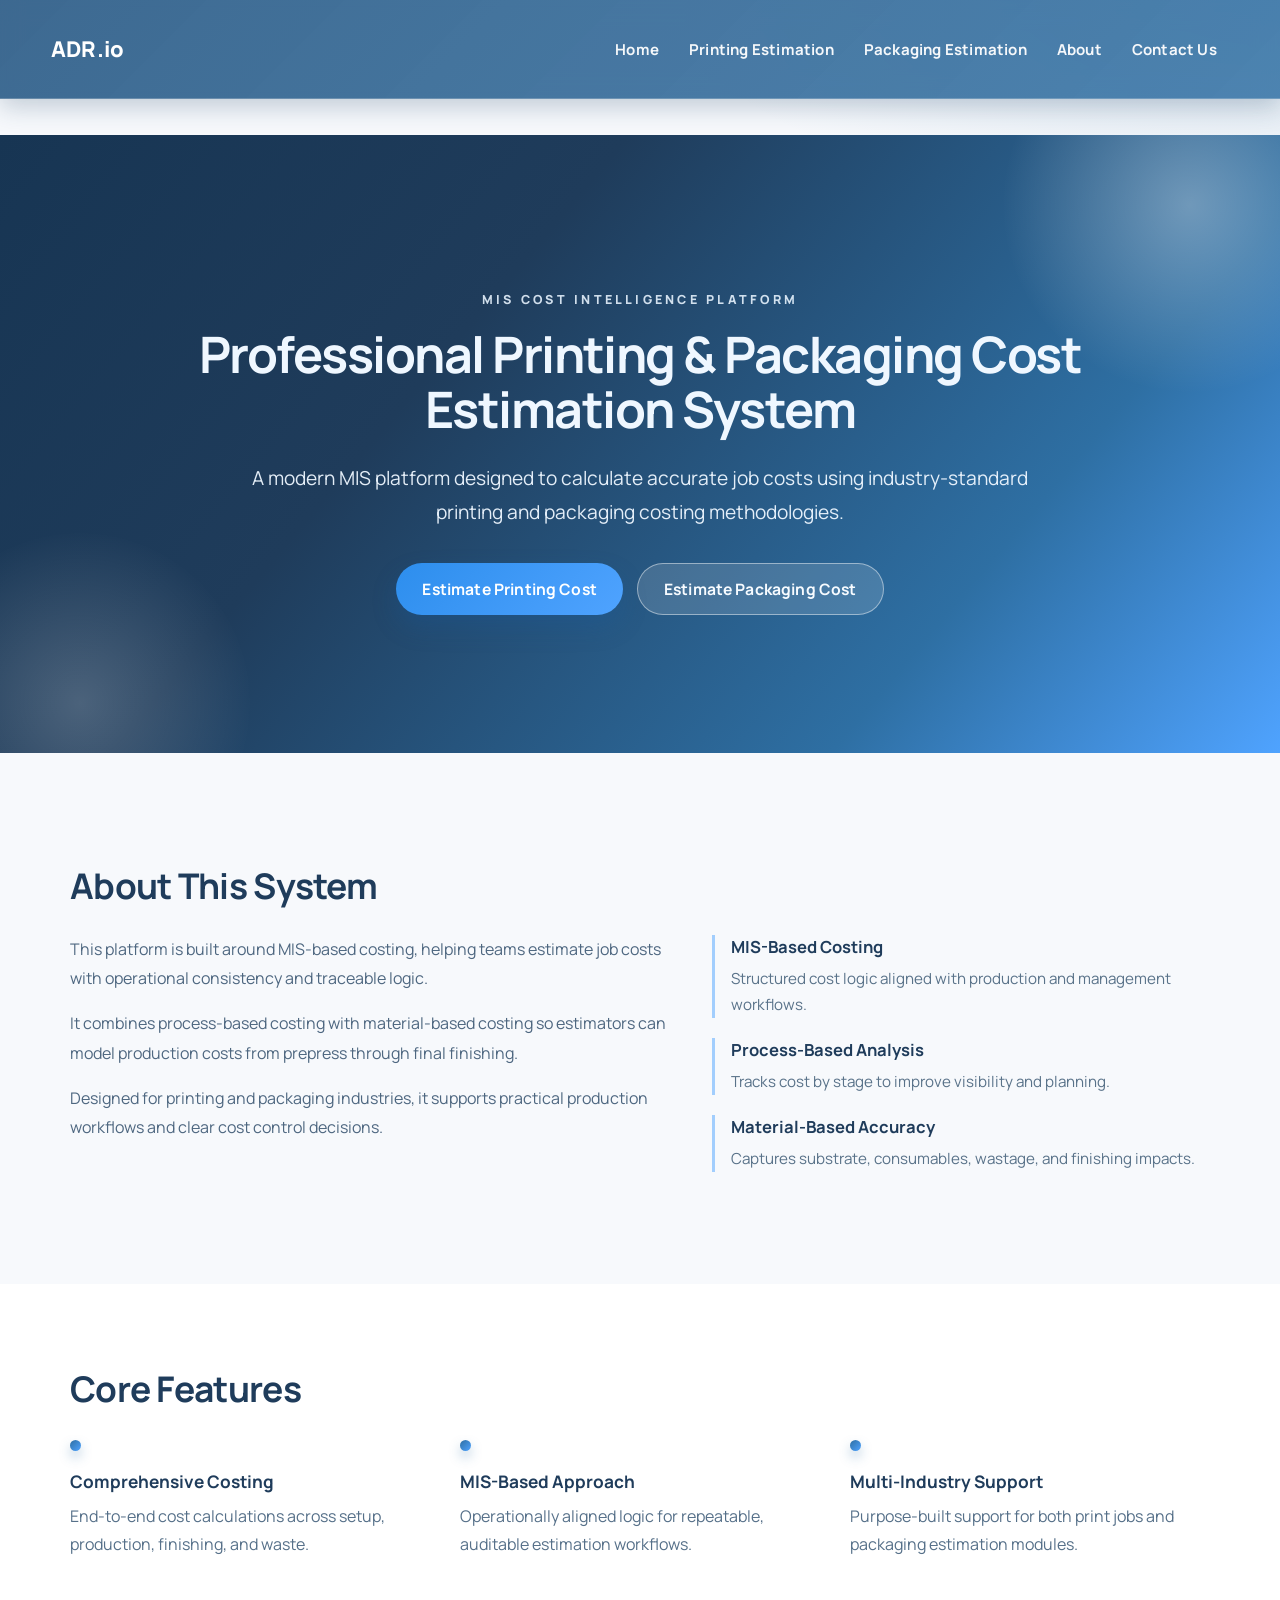
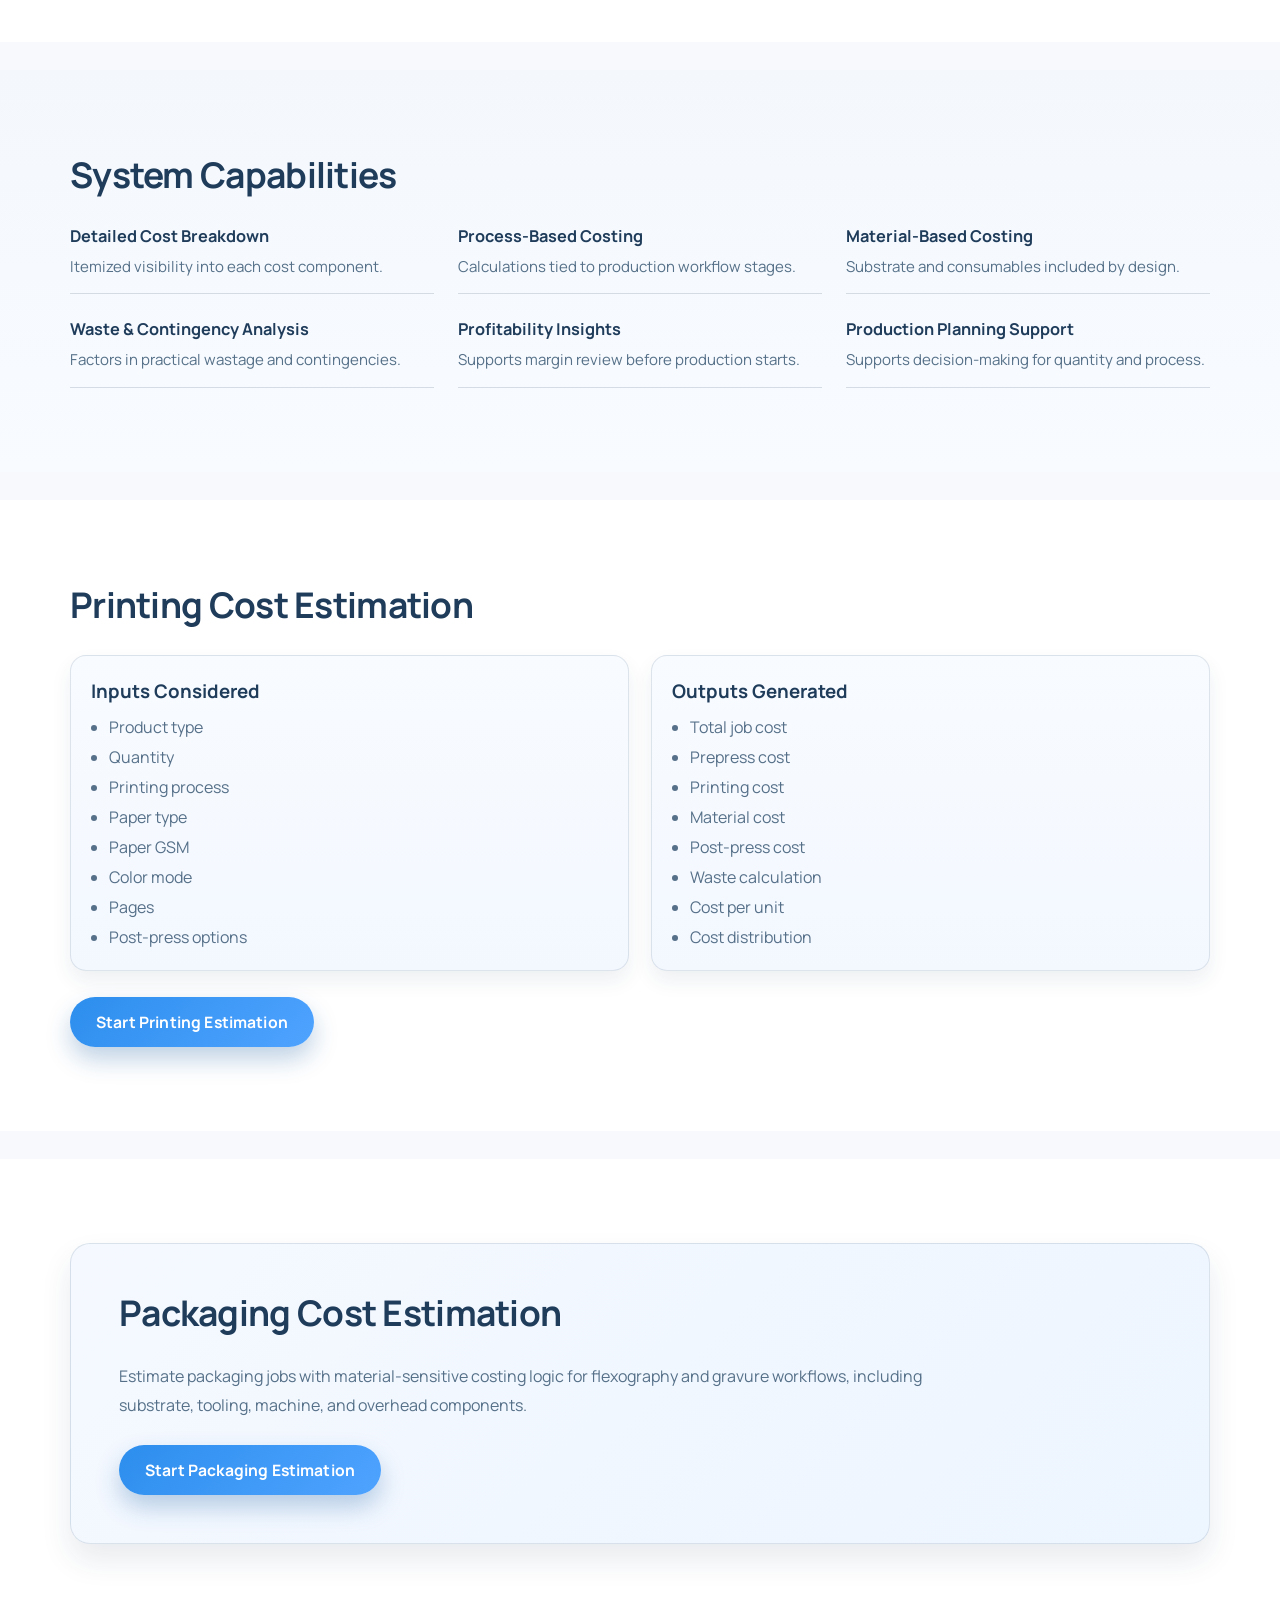
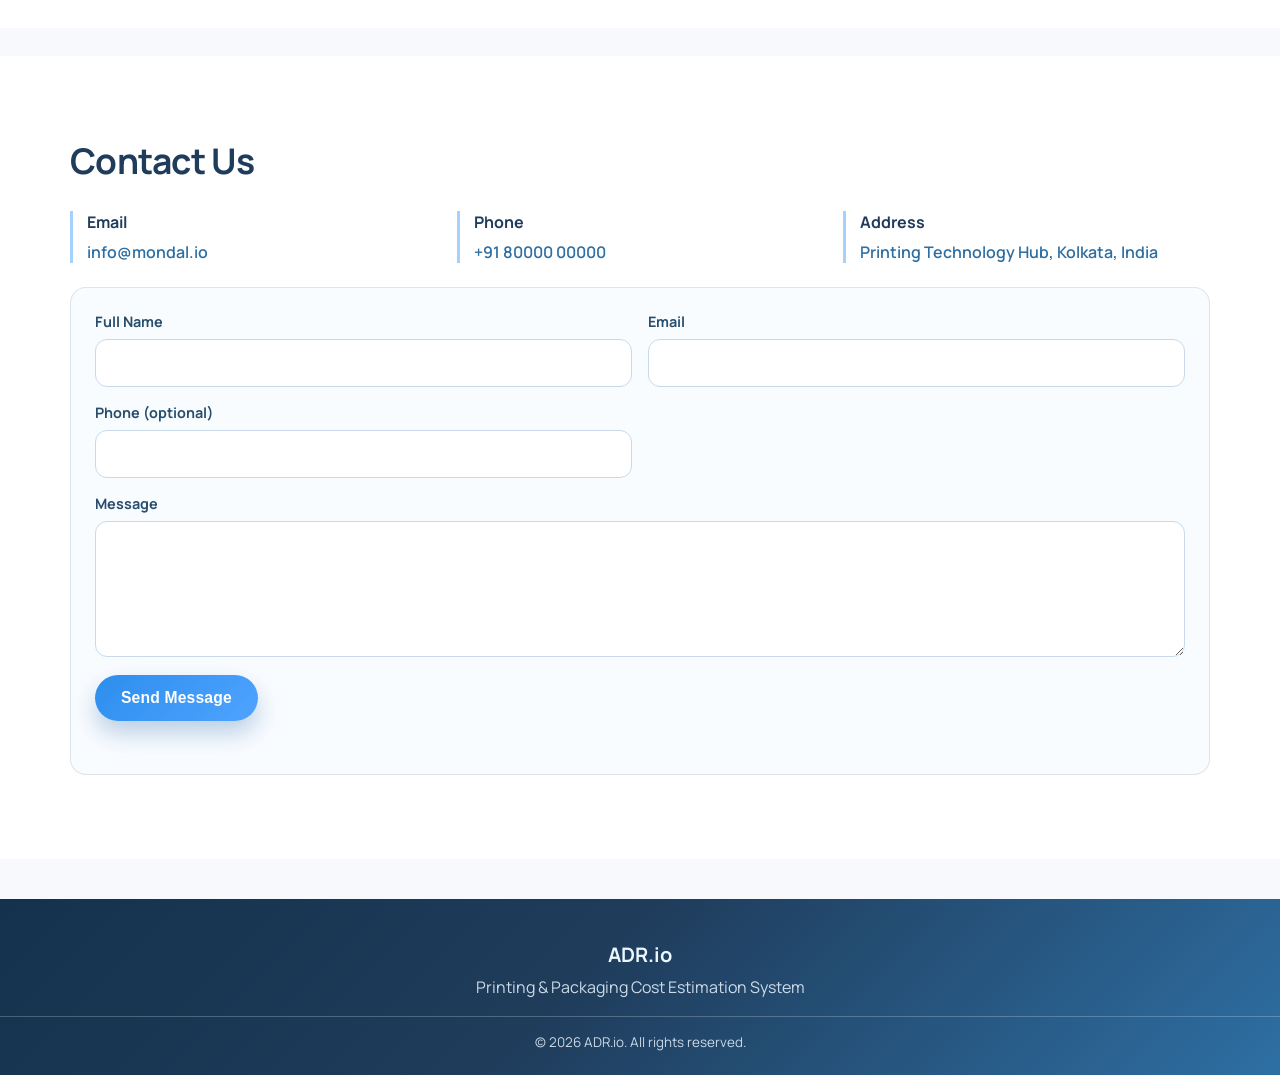
==== commit a0e2dc89: "Rename Mondal.io to ADR.io in index.html" ====
--- a/index.html
+++ b/index.html
@@ -3,7 +3,7 @@
 <head>
     <meta charset="UTF-8">
     <meta name="viewport" content="width=device-width, initial-scale=1.0">
-    <title>Mondal.io - Printing & Packaging Cost Estimation System</title>
+    <title>ADR.io - Printing & Packaging Cost Estimation System</title>
     <link rel="preconnect" href="https://fonts.googleapis.com">
     <link rel="preconnect" href="https://fonts.gstatic.com" crossorigin>
     <link href="https://fonts.googleapis.com/css2?family=Manrope:wght@400;500;600;700;800&display=swap" rel="stylesheet">
@@ -12,7 +12,7 @@
 <body class="home-page">
     <header class="home-header" id="home">
         <nav class="home-navbar">
-            <a href="home.html" class="navbar-logo">Mondal.io</a>
+            <a href="home.html" class="navbar-logo">ADR.io</a>
             <button class="nav-toggle" id="navToggle" aria-label="Toggle navigation menu" aria-expanded="false" aria-controls="homeNavLinks">
                 <span></span>
                 <span></span>
@@ -223,11 +223,11 @@
     <footer class="home-footer">
         <div class="footer-layout">
             <div class="footer-brand">
-                <h3>Mondal.io</h3>
+                <h3>ADR.io</h3>
                 <p>Printing &amp; Packaging Cost Estimation System</p>
             </div>
         </div>
-        <p class="footer-copy">&copy; 2026 Mondal.io. All rights reserved.</p>
+        <p class="footer-copy">&copy; 2026 ADR.io. All rights reserved.</p>
     </footer>
 
     <script src="script.js"></script>
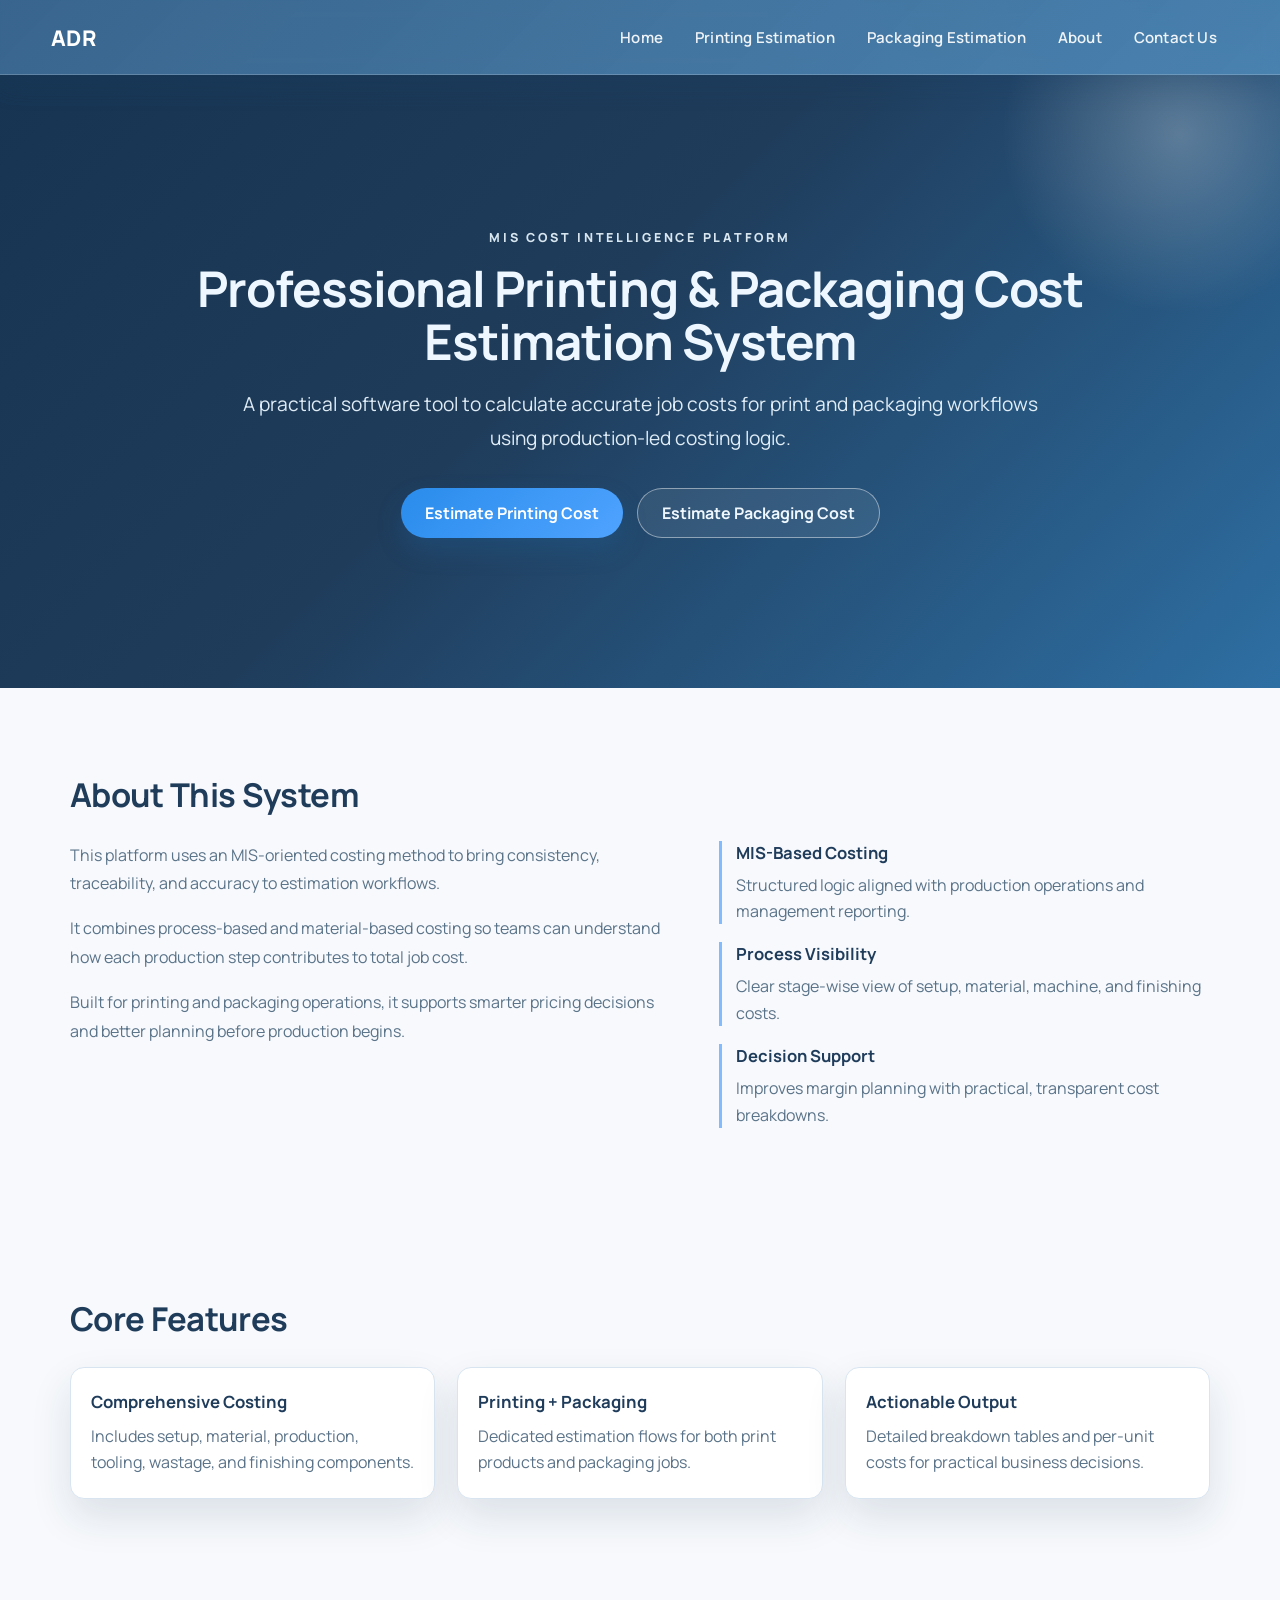
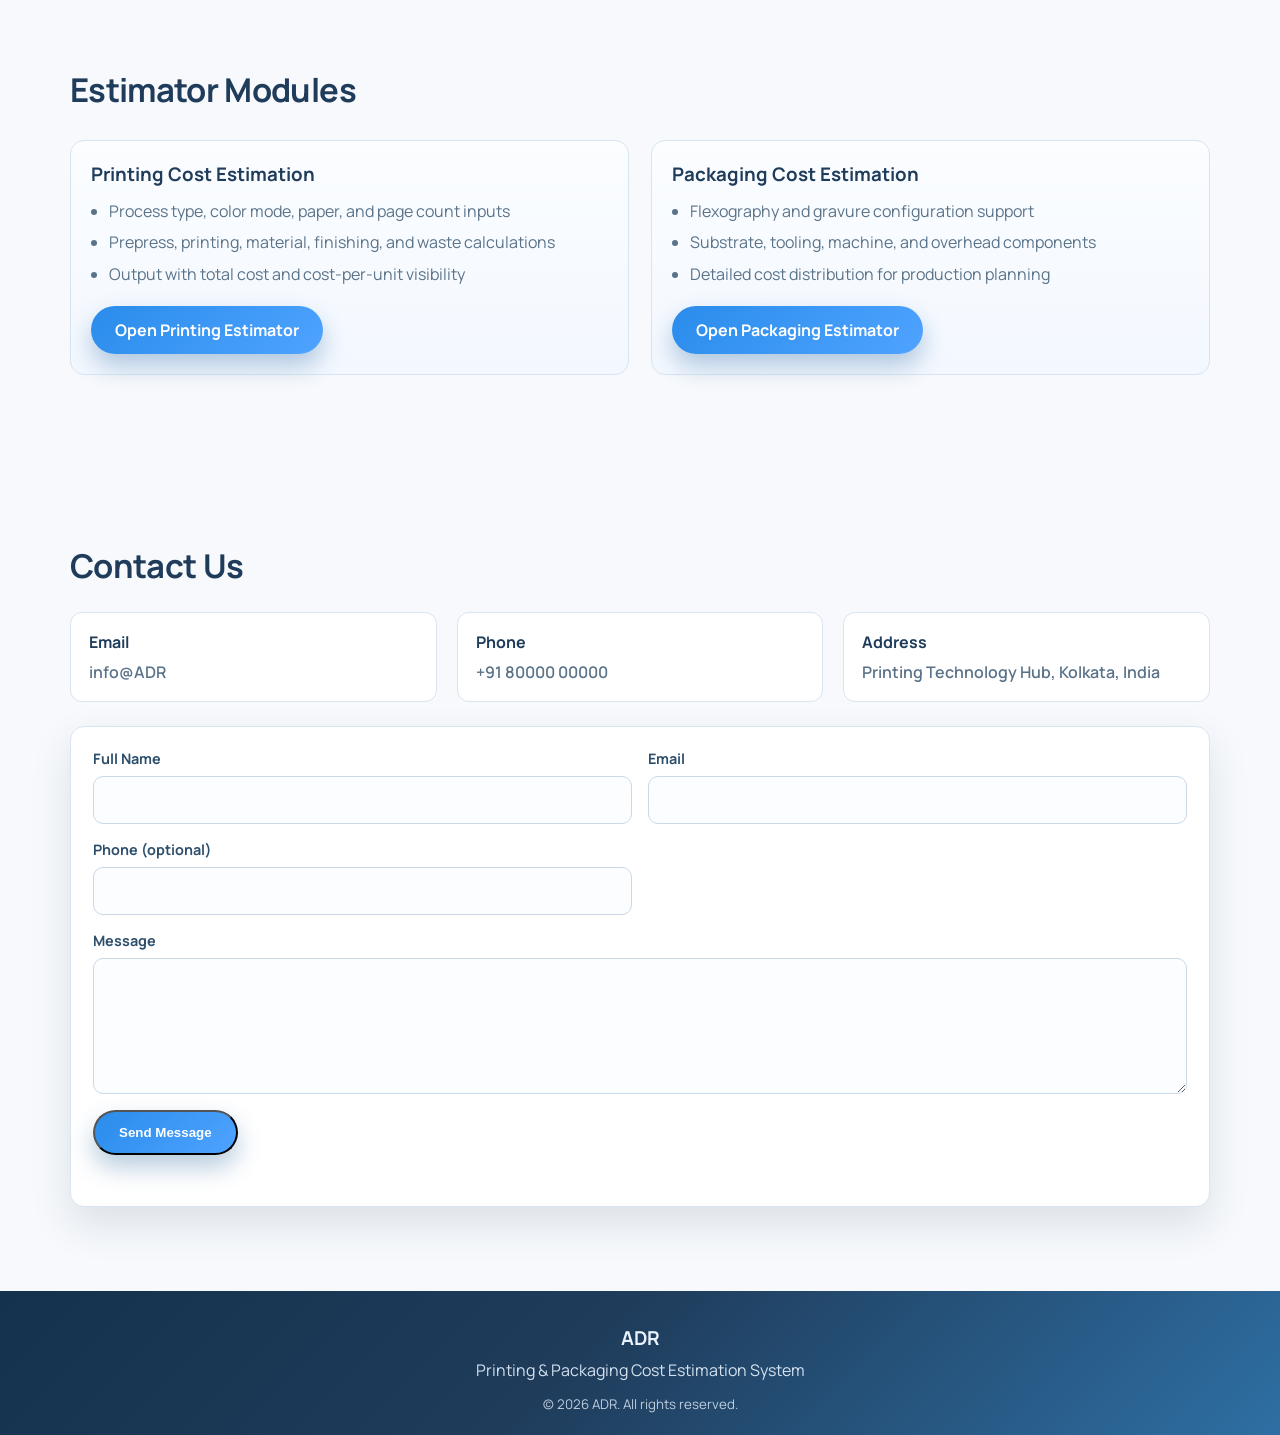
==== commit 5818cfdb: "Initial commit" ====
--- a/index.html
+++ b/index.html
@@ -3,22 +3,501 @@
 <head>
     <meta charset="UTF-8">
     <meta name="viewport" content="width=device-width, initial-scale=1.0">
-    <title>ADR.io - Printing & Packaging Cost Estimation System</title>
+    <title>ADR - Printing &amp; Packaging Cost Estimation System</title>
     <link rel="preconnect" href="https://fonts.googleapis.com">
     <link rel="preconnect" href="https://fonts.gstatic.com" crossorigin>
     <link href="https://fonts.googleapis.com/css2?family=Manrope:wght@400;500;600;700;800&display=swap" rel="stylesheet">
     <link rel="stylesheet" href="style.css">
+    <style>
+        :root {
+            --hp-primary: #1f3c5b;
+            --hp-secondary: #2e6fa3;
+            --hp-accent: #4fa3ff;
+            --hp-bg: #f7f9fc;
+            --hp-surface: #ffffff;
+            --hp-text: #15314c;
+            --hp-muted: #5a7389;
+            --hp-border: #d8e5f1;
+            --hp-shadow: 0 18px 40px rgba(24, 56, 88, 0.12);
+        }
+
+        body.home-page {
+            margin: 0;
+            padding: 0;
+            font-family: "Manrope", "Segoe UI", sans-serif;
+            color: var(--hp-text);
+            background:
+                radial-gradient(950px 380px at 0% -8%, rgba(79, 163, 255, 0.2), transparent 62%),
+                radial-gradient(900px 320px at 100% 0%, rgba(46, 111, 163, 0.14), transparent 58%),
+                var(--hp-bg);
+        }
+
+        .hp-header {
+            position: sticky;
+            top: 0;
+            z-index: 1200;
+            background: linear-gradient(135deg, rgba(35, 84, 129, 0.9) 0%, rgba(47, 111, 163, 0.86) 100%);
+            border-bottom: 1px solid rgba(255, 255, 255, 0.2);
+            box-shadow: 0 10px 26px rgba(24, 61, 97, 0.22);
+            backdrop-filter: blur(10px);
+        }
+
+        .hp-nav {
+            width: min(1180px, 92vw);
+            margin: 0 auto;
+            min-height: 74px;
+            display: flex;
+            align-items: center;
+            justify-content: space-between;
+            gap: 18px;
+        }
+
+        .hp-logo {
+            color: #ffffff;
+            text-decoration: none;
+            font-size: 1.35rem;
+            font-weight: 800;
+            letter-spacing: 0.2px;
+        }
+
+        .hp-links {
+            display: flex;
+            align-items: center;
+            gap: 8px;
+        }
+
+        .hp-links a {
+            color: rgba(255, 255, 255, 0.96);
+            text-decoration: none;
+            font-size: 0.93rem;
+            font-weight: 700;
+            padding: 10px 12px;
+            border-radius: 10px;
+            transition: background-color 0.2s ease;
+        }
+
+        .hp-links a:hover,
+        .hp-links a:focus-visible {
+            background: rgba(255, 255, 255, 0.16);
+        }
+
+        .hp-toggle {
+            display: none;
+            width: 42px;
+            height: 42px;
+            border: 1px solid rgba(255, 255, 255, 0.35);
+            border-radius: 10px;
+            background: transparent;
+            padding: 0;
+            cursor: pointer;
+        }
+
+        .hp-toggle span {
+            display: block;
+            width: 18px;
+            height: 2px;
+            margin: 5px auto;
+            background: #ffffff;
+            border-radius: 2px;
+            transition: transform 0.2s ease, opacity 0.2s ease;
+        }
+
+        .hp-hero {
+            padding: clamp(88px, 12vw, 150px) 20px;
+            background: linear-gradient(135deg, #173553 0%, #1f3c5b 44%, #2e6fa3 100%);
+            color: #eef7ff;
+            text-align: center;
+            position: relative;
+            overflow: hidden;
+        }
+
+        .hp-hero::before {
+            content: "";
+            position: absolute;
+            width: 360px;
+            height: 360px;
+            border-radius: 50%;
+            top: -120px;
+            right: -80px;
+            background: radial-gradient(circle, rgba(255, 255, 255, 0.25), transparent 70%);
+        }
+
+        .hp-hero-inner {
+            width: min(980px, 92vw);
+            margin: 0 auto;
+            position: relative;
+            z-index: 1;
+        }
+
+        .hp-kicker {
+            display: inline-block;
+            margin-bottom: 16px;
+            color: rgba(236, 248, 255, 0.9);
+            font-size: 0.78rem;
+            font-weight: 800;
+            letter-spacing: 0.22em;
+            text-transform: uppercase;
+        }
+
+        .hp-hero h1 {
+            margin: 0;
+            font-size: clamp(2.1rem, 1.4rem + 2.1vw, 3.8rem);
+            line-height: 1.08;
+            letter-spacing: -0.02em;
+        }
+
+        .hp-hero p {
+            margin: 20px auto 0;
+            max-width: 800px;
+            color: rgba(236, 248, 255, 0.94);
+            font-size: clamp(1rem, 0.95rem + 0.35vw, 1.2rem);
+            line-height: 1.75;
+        }
+
+        .hp-actions {
+            margin-top: 32px;
+            display: flex;
+            gap: 14px;
+            justify-content: center;
+            flex-wrap: wrap;
+        }
+
+        .hp-btn {
+            display: inline-flex;
+            align-items: center;
+            justify-content: center;
+            text-decoration: none;
+            font-weight: 700;
+            border-radius: 999px;
+            padding: 13px 24px;
+            transition: transform 0.2s ease, box-shadow 0.2s ease, background-color 0.2s ease;
+        }
+
+        .hp-btn-primary {
+            background: linear-gradient(135deg, #2a8ceb 0%, #4fa3ff 100%);
+            color: #ffffff;
+            box-shadow: 0 12px 24px rgba(31, 95, 153, 0.32);
+        }
+
+        .hp-btn-primary:hover {
+            transform: translateY(-2px);
+            box-shadow: 0 16px 28px rgba(31, 95, 153, 0.38);
+        }
+
+        .hp-btn-outline {
+            color: #eff7ff;
+            border: 1px solid rgba(255, 255, 255, 0.45);
+            background: rgba(255, 255, 255, 0.08);
+        }
+
+        .hp-btn-outline:hover {
+            transform: translateY(-2px);
+            background: rgba(255, 255, 255, 0.18);
+        }
+
+        .hp-section {
+            padding: 84px 20px;
+        }
+
+        .hp-shell {
+            width: min(1140px, 92vw);
+            margin: 0 auto;
+        }
+
+        .hp-section h2 {
+            margin: 0;
+            color: var(--hp-primary);
+            font-size: clamp(1.7rem, 1.25rem + 1vw, 2.5rem);
+            letter-spacing: -0.02em;
+        }
+
+        .hp-grid-two {
+            margin-top: 24px;
+            display: grid;
+            grid-template-columns: 1.25fr 1fr;
+            gap: 36px;
+        }
+
+        .hp-copy p {
+            margin: 0 0 16px;
+            color: var(--hp-muted);
+            line-height: 1.8;
+        }
+
+        .hp-list {
+            display: grid;
+            gap: 18px;
+        }
+
+        .hp-list-item {
+            border-left: 3px solid rgba(79, 163, 255, 0.7);
+            padding-left: 14px;
+        }
+
+        .hp-list-item h3 {
+            margin: 0;
+            color: var(--hp-primary);
+            font-size: 1.04rem;
+        }
+
+        .hp-list-item p {
+            margin: 8px 0 0;
+            color: var(--hp-muted);
+            line-height: 1.65;
+        }
+
+        .hp-features {
+            margin-top: 26px;
+            display: grid;
+            grid-template-columns: repeat(3, minmax(0, 1fr));
+            gap: 22px;
+        }
+
+        .hp-feature {
+            background: var(--hp-surface);
+            border: 1px solid var(--hp-border);
+            border-radius: 14px;
+            box-shadow: var(--hp-shadow);
+            padding: 22px 20px;
+        }
+
+        .hp-feature h3 {
+            margin: 0 0 10px;
+            color: var(--hp-primary);
+            font-size: 1.05rem;
+        }
+
+        .hp-feature p {
+            margin: 0;
+            color: var(--hp-muted);
+            line-height: 1.65;
+        }
+
+        .hp-modules {
+            margin-top: 28px;
+            display: grid;
+            grid-template-columns: repeat(2, minmax(0, 1fr));
+            gap: 22px;
+        }
+
+        .hp-module {
+            background: linear-gradient(180deg, #fbfdff 0%, #f3f8ff 100%);
+            border: 1px solid var(--hp-border);
+            border-radius: 14px;
+            padding: 20px;
+        }
+
+        .hp-module h3 {
+            margin: 0 0 12px;
+            color: var(--hp-primary);
+        }
+
+        .hp-module ul {
+            margin: 0;
+            padding-left: 18px;
+            color: var(--hp-muted);
+            line-height: 1.6;
+        }
+
+        .hp-module li + li {
+            margin-top: 6px;
+        }
+
+        .hp-contact {
+            margin-top: 24px;
+            display: grid;
+            grid-template-columns: repeat(3, minmax(0, 1fr));
+            gap: 20px;
+        }
+
+        .hp-contact-item {
+            background: #ffffff;
+            border: 1px solid var(--hp-border);
+            border-radius: 12px;
+            padding: 18px;
+        }
+
+        .hp-contact-item h3 {
+            margin: 0;
+            color: var(--hp-primary);
+            font-size: 1rem;
+        }
+
+        .hp-contact-item p,
+        .hp-contact-item a {
+            margin-top: 8px;
+            display: inline-block;
+            color: var(--hp-muted);
+            text-decoration: none;
+            font-weight: 600;
+        }
+
+        .hp-form {
+            margin-top: 24px;
+            background: #ffffff;
+            border: 1px solid var(--hp-border);
+            border-radius: 14px;
+            box-shadow: var(--hp-shadow);
+            padding: 22px;
+        }
+
+        .hp-form-grid {
+            display: grid;
+            grid-template-columns: repeat(2, minmax(0, 1fr));
+            gap: 16px;
+            margin-bottom: 16px;
+        }
+
+        .hp-field {
+            display: flex;
+            flex-direction: column;
+            gap: 8px;
+        }
+
+        .hp-field-full {
+            grid-column: 1 / -1;
+        }
+
+        .hp-field label {
+            margin: 0;
+            color: #2d4f6c;
+            font-size: 0.9rem;
+            font-weight: 700;
+        }
+
+        .hp-field input,
+        .hp-field textarea {
+            width: 100%;
+            border: 1px solid #c9d9e8;
+            border-radius: 10px;
+            padding: 12px 13px;
+            font: inherit;
+            color: #17334d;
+            background: #fbfdff;
+            transition: border-color 0.2s ease, box-shadow 0.2s ease;
+        }
+
+        .hp-field input:focus,
+        .hp-field textarea:focus {
+            outline: none;
+            border-color: var(--hp-accent);
+            box-shadow: 0 0 0 3px rgba(79, 163, 255, 0.2);
+        }
+
+        .hp-feedback {
+            margin: 12px 0 0;
+            color: #2e6fa3;
+            font-size: 0.9rem;
+            min-height: 1.2em;
+        }
+
+        .hp-footer {
+            background: linear-gradient(135deg, #14314d 0%, #1f3c5b 45%, #2e6fa3 100%);
+            color: #e8f3ff;
+            text-align: center;
+            padding: 34px 20px 22px;
+        }
+
+        .hp-footer h3 {
+            margin: 0;
+            font-size: 1.2rem;
+        }
+
+        .hp-footer p {
+            margin: 8px 0 0;
+            color: rgba(232, 243, 255, 0.9);
+        }
+
+        .hp-footer small {
+            display: block;
+            margin-top: 14px;
+            color: rgba(232, 243, 255, 0.78);
+        }
+
+        @media (max-width: 980px) {
+            .hp-grid-two,
+            .hp-features,
+            .hp-modules,
+            .hp-contact {
+                grid-template-columns: 1fr 1fr;
+            }
+        }
+
+        @media (max-width: 820px) {
+            .hp-toggle {
+                display: inline-block;
+            }
+
+            .hp-links {
+                display: none;
+                position: absolute;
+                left: 4vw;
+                right: 4vw;
+                top: calc(100% + 10px);
+                background: rgba(35, 84, 129, 0.96);
+                border: 1px solid rgba(255, 255, 255, 0.22);
+                border-radius: 12px;
+                box-shadow: 0 12px 24px rgba(24, 61, 97, 0.24);
+                padding: 12px;
+                flex-direction: column;
+                align-items: stretch;
+                gap: 6px;
+            }
+
+            .hp-links.is-open {
+                display: flex;
+            }
+
+            .hp-links a {
+                width: 100%;
+            }
+
+            .hp-toggle.is-active span:nth-child(1) {
+                transform: translateY(7px) rotate(45deg);
+            }
+
+            .hp-toggle.is-active span:nth-child(2) {
+                opacity: 0;
+            }
+
+            .hp-toggle.is-active span:nth-child(3) {
+                transform: translateY(-7px) rotate(-45deg);
+            }
+        }
+
+        @media (max-width: 700px) {
+            .hp-grid-two,
+            .hp-features,
+            .hp-modules,
+            .hp-contact,
+            .hp-form-grid {
+                grid-template-columns: 1fr;
+            }
+
+            .hp-section {
+                padding: 62px 14px;
+            }
+
+            .hp-actions {
+                flex-direction: column;
+            }
+
+            .hp-btn {
+                width: 100%;
+            }
+        }
+    </style>
 </head>
 <body class="home-page">
-    <header class="home-header" id="home">
-        <nav class="home-navbar">
-            <a href="home.html" class="navbar-logo">ADR.io</a>
-            <button class="nav-toggle" id="navToggle" aria-label="Toggle navigation menu" aria-expanded="false" aria-controls="homeNavLinks">
+    <header class="hp-header" id="home">
+        <nav class="hp-nav">
+            <a href="home.html" class="hp-logo">ADR</a>
+            <button class="hp-toggle nav-toggle" id="navToggle" aria-label="Toggle navigation menu" aria-expanded="false" aria-controls="homeNavLinks">
                 <span></span>
                 <span></span>
                 <span></span>
             </button>
-            <div class="home-nav-links" id="homeNavLinks">
+            <div class="hp-links home-nav-links" id="homeNavLinks">
                 <a href="#home">Home</a>
                 <a href="Printing.html">Printing Estimation</a>
                 <a href="Packaging.html">Packaging Estimation</a>
@@ -28,208 +507,145 @@
         </nav>
     </header>
 
-    <main class="home-main">
-        <section class="home-hero">
-            <div class="section-inner hero-inner">
-                <span class="section-kicker">MIS Cost Intelligence Platform</span>
-                <h1>Professional Printing &amp; Packaging Cost Estimation System</h1>
-                <p>
-                    A modern MIS platform designed to calculate accurate job costs using industry-standard
-                    printing and packaging costing methodologies.
-                </p>
-                <div class="hero-actions">
-                    <a class="home-btn home-btn-primary" href="Printing.html">Estimate Printing Cost</a>
-                    <a class="home-btn home-btn-ghost" href="Packaging.html">Estimate Packaging Cost</a>
+    <section class="hp-hero">
+        <div class="hp-hero-inner">
+            <span class="hp-kicker">MIS Cost Intelligence Platform</span>
+            <h1>Professional Printing &amp; Packaging Cost Estimation System</h1>
+            <p>A practical software tool to calculate accurate job costs for print and packaging workflows using production-led costing logic.</p>
+            <div class="hp-actions">
+                <a class="hp-btn hp-btn-primary" href="Printing.html">Estimate Printing Cost</a>
+                <a class="hp-btn hp-btn-outline" href="Packaging.html">Estimate Packaging Cost</a>
+            </div>
+        </div>
+    </section>
+
+    <section class="hp-section" id="about">
+        <div class="hp-shell">
+            <h2>About This System</h2>
+            <div class="hp-grid-two">
+                <div class="hp-copy">
+                    <p>This platform uses an MIS-oriented costing method to bring consistency, traceability, and accuracy to estimation workflows.</p>
+                    <p>It combines process-based and material-based costing so teams can understand how each production step contributes to total job cost.</p>
+                    <p>Built for printing and packaging operations, it supports smarter pricing decisions and better planning before production begins.</p>
+                </div>
+                <div class="hp-list">
+                    <div class="hp-list-item">
+                        <h3>MIS-Based Costing</h3>
+                        <p>Structured logic aligned with production operations and management reporting.</p>
+                    </div>
+                    <div class="hp-list-item">
+                        <h3>Process Visibility</h3>
+                        <p>Clear stage-wise view of setup, material, machine, and finishing costs.</p>
+                    </div>
+                    <div class="hp-list-item">
+                        <h3>Decision Support</h3>
+                        <p>Improves margin planning with practical, transparent cost breakdowns.</p>
+                    </div>
                 </div>
             </div>
-        </section>
-
-        <section class="home-section about-section" id="about">
-            <div class="section-inner">
-                <div class="section-head">
-                    <h2>About This System</h2>
+        </div>
+    </section>
+
+    <section class="hp-section">
+        <div class="hp-shell">
+            <h2>Core Features</h2>
+            <div class="hp-features">
+                <article class="hp-feature">
+                    <h3>Comprehensive Costing</h3>
+                    <p>Includes setup, material, production, tooling, wastage, and finishing components.</p>
+                </article>
+                <article class="hp-feature">
+                    <h3>Printing + Packaging</h3>
+                    <p>Dedicated estimation flows for both print products and packaging jobs.</p>
+                </article>
+                <article class="hp-feature">
+                    <h3>Actionable Output</h3>
+                    <p>Detailed breakdown tables and per-unit costs for practical business decisions.</p>
+                </article>
+            </div>
+        </div>
+    </section>
+
+    <section class="hp-section">
+        <div class="hp-shell">
+            <h2>Estimator Modules</h2>
+            <div class="hp-modules">
+                <article class="hp-module">
+                    <h3>Printing Cost Estimation</h3>
+                    <ul>
+                        <li>Process type, color mode, paper, and page count inputs</li>
+                        <li>Prepress, printing, material, finishing, and waste calculations</li>
+                        <li>Output with total cost and cost-per-unit visibility</li>
+                    </ul>
+                    <div style="margin-top: 18px;">
+                        <a class="hp-btn hp-btn-primary" href="Printing.html">Open Printing Estimator</a>
+                    </div>
+                </article>
+                <article class="hp-module">
+                    <h3>Packaging Cost Estimation</h3>
+                    <ul>
+                        <li>Flexography and gravure configuration support</li>
+                        <li>Substrate, tooling, machine, and overhead components</li>
+                        <li>Detailed cost distribution for production planning</li>
+                    </ul>
+                    <div style="margin-top: 18px;">
+                        <a class="hp-btn hp-btn-primary" href="Packaging.html">Open Packaging Estimator</a>
+                    </div>
+                </article>
+            </div>
+        </div>
+    </section>
+
+    <section class="hp-section" id="contact">
+        <div class="hp-shell">
+            <h2>Contact Us</h2>
+            <div class="hp-contact">
+                <div class="hp-contact-item">
+                    <h3>Email</h3>
+                    <a href="mailto:info@ADR">info@ADR</a>
                 </div>
-                <div class="about-layout">
-                    <div class="about-copy">
-                        <p>
-                            This platform is built around MIS-based costing, helping teams estimate job costs with
-                            operational consistency and traceable logic.
-                        </p>
-                        <p>
-                            It combines process-based costing with material-based costing so estimators can model
-                            production costs from prepress through final finishing.
-                        </p>
-                        <p>
-                            Designed for printing and packaging industries, it supports practical production workflows
-                            and clear cost control decisions.
-                        </p>
-                    </div>
-                    <div class="about-highlights">
-                        <div>
-                            <h3>MIS-Based Costing</h3>
-                            <p>Structured cost logic aligned with production and management workflows.</p>
-                        </div>
-                        <div>
-                            <h3>Process-Based Analysis</h3>
-                            <p>Tracks cost by stage to improve visibility and planning.</p>
-                        </div>
-                        <div>
-                            <h3>Material-Based Accuracy</h3>
-                            <p>Captures substrate, consumables, wastage, and finishing impacts.</p>
-                        </div>
-                    </div>
+                <div class="hp-contact-item">
+                    <h3>Phone</h3>
+                    <a href="tel:+918000000000">+91 80000 00000</a>
+                </div>
+                <div class="hp-contact-item">
+                    <h3>Address</h3>
+                    <p>Printing Technology Hub, Kolkata, India</p>
                 </div>
             </div>
-        </section>
-
-        <section class="home-section features-section">
-            <div class="section-inner">
-                <div class="section-head">
-                    <h2>Core Features</h2>
+
+            <form class="hp-form" id="contactForm">
+                <div class="hp-form-grid">
+                    <div class="hp-field">
+                        <label for="fullName">Full Name</label>
+                        <input type="text" id="fullName" name="fullName" required>
+                    </div>
+                    <div class="hp-field">
+                        <label for="email">Email</label>
+                        <input type="email" id="email" name="email" required>
+                    </div>
+                    <div class="hp-field">
+                        <label for="phone">Phone (optional)</label>
+                        <input type="tel" id="phone" name="phone">
+                    </div>
+                    <div class="hp-field hp-field-full">
+                        <label for="message">Message</label>
+                        <textarea id="message" name="message" rows="5" required></textarea>
+                    </div>
                 </div>
-                <div class="feature-strip">
-                    <article class="feature-item">
-                        <span class="feature-dot"></span>
-                        <h3>Comprehensive Costing</h3>
-                        <p>End-to-end cost calculations across setup, production, finishing, and waste.</p>
-                    </article>
-                    <article class="feature-item">
-                        <span class="feature-dot"></span>
-                        <h3>MIS-Based Approach</h3>
-                        <p>Operationally aligned logic for repeatable, auditable estimation workflows.</p>
-                    </article>
-                    <article class="feature-item">
-                        <span class="feature-dot"></span>
-                        <h3>Multi-Industry Support</h3>
-                        <p>Purpose-built support for both print jobs and packaging estimation modules.</p>
-                    </article>
-                </div>
-            </div>
-        </section>
-
-        <section class="home-section capabilities-section">
-            <div class="section-inner">
-                <div class="section-head">
-                    <h2>System Capabilities</h2>
-                </div>
-                <div class="capability-list">
-                    <div class="capability-item"><h3>Detailed Cost Breakdown</h3><p>Itemized visibility into each cost component.</p></div>
-                    <div class="capability-item"><h3>Process-Based Costing</h3><p>Calculations tied to production workflow stages.</p></div>
-                    <div class="capability-item"><h3>Material-Based Costing</h3><p>Substrate and consumables included by design.</p></div>
-                    <div class="capability-item"><h3>Waste &amp; Contingency Analysis</h3><p>Factors in practical wastage and contingencies.</p></div>
-                    <div class="capability-item"><h3>Profitability Insights</h3><p>Supports margin review before production starts.</p></div>
-                    <div class="capability-item"><h3>Production Planning Support</h3><p>Supports decision-making for quantity and process.</p></div>
-                </div>
-            </div>
-        </section>
-
-        <section class="home-section printing-section">
-            <div class="section-inner">
-                <div class="section-head">
-                    <h2>Printing Cost Estimation</h2>
-                </div>
-                <div class="module-layout">
-                    <article class="module-block">
-                        <h3>Inputs Considered</h3>
-                        <ul>
-                            <li>Product type</li>
-                            <li>Quantity</li>
-                            <li>Printing process</li>
-                            <li>Paper type</li>
-                            <li>Paper GSM</li>
-                            <li>Color mode</li>
-                            <li>Pages</li>
-                            <li>Post-press options</li>
-                        </ul>
-                    </article>
-                    <article class="module-block">
-                        <h3>Outputs Generated</h3>
-                        <ul>
-                            <li>Total job cost</li>
-                            <li>Prepress cost</li>
-                            <li>Printing cost</li>
-                            <li>Material cost</li>
-                            <li>Post-press cost</li>
-                            <li>Waste calculation</li>
-                            <li>Cost per unit</li>
-                            <li>Cost distribution</li>
-                        </ul>
-                    </article>
-                </div>
-                <a class="home-btn home-btn-primary" href="Printing.html">Start Printing Estimation</a>
-            </div>
-        </section>
-
-        <section class="home-section packaging-section">
-            <div class="section-inner packaging-panel">
-                <div class="section-head">
-                    <h2>Packaging Cost Estimation</h2>
-                </div>
-                <p>
-                    Estimate packaging jobs with material-sensitive costing logic for flexography and gravure workflows,
-                    including substrate, tooling, machine, and overhead components.
-                </p>
-                <a class="home-btn home-btn-primary" href="Packaging.html">Start Packaging Estimation</a>
-            </div>
-        </section>
-
-        <section class="home-section contact-section" id="contact">
-            <div class="section-inner">
-                <div class="section-head">
-                    <h2>Contact Us</h2>
-                </div>
-
-                <div class="contact-row">
-                    <div class="contact-item">
-                        <h3>Email</h3>
-                        <a href="mailto:info@mondal.io">info@mondal.io</a>
-                    </div>
-                    <div class="contact-item">
-                        <h3>Phone</h3>
-                        <a href="tel:+918000000000">+91 80000 00000</a>
-                    </div>
-                    <div class="contact-item">
-                        <h3>Address</h3>
-                        <p>Printing Technology Hub, Kolkata, India</p>
-                    </div>
-                </div>
-
-                <form class="contact-form" id="contactForm">
-                    <div class="contact-form-grid">
-                        <div class="form-field">
-                            <label for="fullName">Full Name</label>
-                            <input type="text" id="fullName" name="fullName" required>
-                        </div>
-                        <div class="form-field">
-                            <label for="email">Email</label>
-                            <input type="email" id="email" name="email" required>
-                        </div>
-                        <div class="form-field">
-                            <label for="phone">Phone (optional)</label>
-                            <input type="tel" id="phone" name="phone">
-                        </div>
-                        <div class="form-field form-field-full">
-                            <label for="message">Message</label>
-                            <textarea id="message" name="message" rows="5" required></textarea>
-                        </div>
-                    </div>
-                    <button type="submit" class="home-btn home-btn-primary">Send Message</button>
-                    <p class="form-feedback" id="formFeedback" aria-live="polite"></p>
-                </form>
-            </div>
-        </section>
-    </main>
-
-    <footer class="home-footer">
-        <div class="footer-layout">
-            <div class="footer-brand">
-                <h3>ADR.io</h3>
-                <p>Printing &amp; Packaging Cost Estimation System</p>
-            </div>
+                <button type="submit" class="hp-btn hp-btn-primary">Send Message</button>
+                <p class="hp-feedback" id="formFeedback" aria-live="polite"></p>
+            </form>
         </div>
-        <p class="footer-copy">&copy; 2026 ADR.io. All rights reserved.</p>
+    </section>
+
+    <footer class="hp-footer">
+        <h3>ADR</h3>
+        <p>Printing &amp; Packaging Cost Estimation System</p>
+        <small>&copy; 2026 ADR. All rights reserved.</small>
     </footer>
 
     <script src="script.js"></script>
 </body>
 </html>
+
--- a/style.css
+++ b/style.css
@@ -12,19 +12,16 @@
 }
 
 .navbar {
-    position: sticky;
-    top: 0;
-    width: 100%;
-    background: linear-gradient(135deg, rgba(35, 84, 129, 0.94) 0%, rgba(47, 111, 163, 0.92) 100%);
-    backdrop-filter: blur(10px);
-    display: flex;
-    justify-content: space-between;
-    align-items: center;
-    padding: 18px 80px;
-    z-index: 1000;
-    border-bottom: 1px solid rgba(255, 255, 255, 0.18);
-    box-shadow: 0 8px 24px rgba(24, 61, 97, 0.28);
-}
+            background: linear-gradient(135deg, #2c3e50 0%, #34495e 100%);
+            padding: 20px 40px;
+            display: flex;
+            justify-content: space-between;
+            align-items: center;
+            position: sticky;
+            top: 0;
+            z-index: 100;
+            box-shadow: 0 2px 8px rgba(0, 0, 0, 0.1);
+        }
 
         .navbar-logo {
             font-size: 24px;
@@ -479,10 +476,10 @@
 }
 
 .navbar {
-    background: linear-gradient(135deg, rgba(35, 84, 129, 0.94) 0%, rgba(47, 111, 163, 0.92) 100%);
-    backdrop-filter: blur(10px);
-    border-bottom: 1px solid rgba(255, 255, 255, 0.18);
-    box-shadow: 0 8px 24px rgba(24, 61, 97, 0.28);
+    background: rgba(15, 39, 66, 0.94);
+    backdrop-filter: blur(8px);
+    border-bottom: 1px solid rgba(255, 255, 255, 0.14);
+    box-shadow: 0 10px 30px rgba(15, 39, 66, 0.24);
 }
 
 .container {
@@ -1193,620 +1190,3 @@
         padding-top: 22px;
     }
 }
-
-/* ============================================================
-   HOMEPAGE REDESIGN V2 - CLEAN SECTION LAYOUT
-============================================================ */
-
-body.home-page {
-    margin: 0;
-    padding: 0;
-    color: #183450;
-    font-family: "Manrope", "Segoe UI", "Trebuchet MS", sans-serif;
-    background:
-        radial-gradient(1200px 460px at -8% -12%, rgba(79, 163, 255, 0.18), transparent 62%),
-        radial-gradient(1050px 380px at 100% 0, rgba(46, 111, 163, 0.16), transparent 58%),
-        #f7f9fc;
-}
-
-.home-page .section-inner {
-    width: min(1140px, 92vw);
-    margin: 0 auto;
-}
-
-.home-page .home-header {
-    position: sticky;
-    top: 0;
-    z-index: 1100;
-    background: linear-gradient(135deg, rgba(35, 84, 129, 0.88) 0%, rgba(47, 111, 163, 0.84) 100%);
-    border-bottom: 1px solid rgba(255, 255, 255, 0.22);
-    backdrop-filter: blur(12px);
-    box-shadow: 0 8px 24px rgba(24, 61, 97, 0.24);
-}
-
-.home-page .home-navbar {
-    width: min(1180px, 92vw);
-    margin: 0 auto;
-    min-height: 74px;
-    display: flex;
-    align-items: center;
-    justify-content: space-between;
-    gap: 20px;
-    background: transparent;
-    border: none;
-    border-radius: 0;
-    box-shadow: none;
-    padding: 0;
-}
-
-.home-page .navbar-logo {
-    color: #ffffff;
-    text-decoration: none;
-    font-size: 1.36rem;
-    font-weight: 800;
-    letter-spacing: 0.1px;
-}
-
-.home-page .home-nav-links {
-    display: flex;
-    align-items: center;
-    gap: 6px;
-}
-
-.home-page .home-nav-links a {
-    color: rgba(255, 255, 255, 0.95);
-    text-decoration: none;
-    font-size: 0.94rem;
-    font-weight: 700;
-    padding: 10px 12px;
-    border-radius: 10px;
-    transition: color 0.2s ease, background-color 0.2s ease;
-}
-
-.home-page .home-nav-links a:hover,
-.home-page .home-nav-links a:focus-visible {
-    color: #ffffff;
-    background: rgba(255, 255, 255, 0.16);
-}
-
-.home-page .nav-toggle {
-    display: none;
-    width: 44px;
-    height: 44px;
-    border: 1px solid rgba(255, 255, 255, 0.35);
-    border-radius: 11px;
-    background: transparent;
-    cursor: pointer;
-    padding: 0;
-}
-
-.home-page .nav-toggle span {
-    display: block;
-    width: 19px;
-    height: 2px;
-    margin: 5px auto;
-    background: #ffffff;
-    border-radius: 2px;
-    transition: transform 0.22s ease, opacity 0.22s ease;
-}
-
-.home-page .home-main {
-    padding-bottom: 40px;
-}
-
-.home-page .home-hero {
-    position: relative;
-    overflow: hidden;
-    padding: clamp(84px, 12vw, 152px) 0 clamp(90px, 12vw, 138px);
-    background:
-        linear-gradient(130deg, #173553 0%, #1f3c5b 35%, #2e6fa3 75%, #4fa3ff 100%);
-    color: #eff7ff;
-}
-
-.home-page .home-hero::before {
-    content: "";
-    position: absolute;
-    width: 380px;
-    height: 380px;
-    top: -120px;
-    right: -100px;
-    border-radius: 50%;
-    background: radial-gradient(circle, rgba(255, 255, 255, 0.32), transparent 70%);
-}
-
-.home-page .home-hero::after {
-    content: "";
-    position: absolute;
-    width: 340px;
-    height: 340px;
-    left: -90px;
-    bottom: -120px;
-    border-radius: 50%;
-    background: radial-gradient(circle, rgba(255, 255, 255, 0.2), transparent 72%);
-}
-
-.home-page .hero-inner {
-    position: relative;
-    z-index: 1;
-    text-align: center;
-}
-
-.home-page .section-kicker {
-    display: inline-block;
-    font-size: 0.78rem;
-    font-weight: 800;
-    letter-spacing: 0.26em;
-    text-transform: uppercase;
-    color: rgba(233, 245, 255, 0.88);
-    margin-bottom: 18px;
-}
-
-.home-page .home-hero h1 {
-    margin: 0;
-    font-size: clamp(2.1rem, 2.3vw + 1.3rem, 4rem);
-    line-height: 1.1;
-    letter-spacing: -0.03em;
-    max-width: 980px;
-    margin-inline: auto;
-}
-
-.home-page .home-hero p {
-    margin: 24px auto 0;
-    max-width: 800px;
-    color: rgba(238, 247, 255, 0.95);
-    font-size: clamp(1rem, 0.45vw + 0.94rem, 1.2rem);
-    line-height: 1.78;
-}
-
-.home-page .hero-actions {
-    margin-top: 34px;
-    display: flex;
-    justify-content: center;
-    gap: 14px;
-    flex-wrap: wrap;
-}
-
-.home-page .home-btn {
-    border: none;
-    border-radius: 999px;
-    text-decoration: none;
-    font-weight: 700;
-    padding: 14px 26px;
-    font-size: 0.98rem;
-    letter-spacing: 0.01em;
-    display: inline-flex;
-    align-items: center;
-    justify-content: center;
-    cursor: pointer;
-    transition: transform 0.2s ease, box-shadow 0.2s ease, background-color 0.2s ease;
-}
-
-.home-page .home-btn-primary {
-    background: linear-gradient(135deg, #2d8eed 0%, #4fa3ff 100%);
-    color: #ffffff;
-    box-shadow: 0 12px 24px rgba(23, 91, 158, 0.28);
-}
-
-.home-page .home-btn-primary:hover,
-.home-page .home-btn-primary:focus-visible {
-    transform: translateY(-2px);
-    box-shadow: 0 16px 30px rgba(22, 87, 150, 0.35);
-}
-
-.home-page .home-btn-ghost {
-    background: rgba(255, 255, 255, 0.14);
-    color: #f7fbff;
-    border: 1px solid rgba(255, 255, 255, 0.45);
-}
-
-.home-page .home-btn-ghost:hover,
-.home-page .home-btn-ghost:focus-visible {
-    transform: translateY(-2px);
-    background: rgba(255, 255, 255, 0.22);
-}
-
-.home-page .home-section {
-    padding: 84px 0;
-}
-
-.home-page .about-section {
-    background: #f7f9fc;
-}
-
-.home-page .features-section,
-.home-page .printing-section,
-.home-page .contact-section {
-    background: #ffffff;
-}
-
-.home-page .capabilities-section {
-    background: linear-gradient(180deg, #f4f8fd 0%, #f8fbff 100%);
-}
-
-.home-page .packaging-section {
-    background: #ffffff;
-}
-
-.home-page .section-head h2 {
-    margin: 0;
-    color: #1f3c5b;
-    font-size: clamp(1.7rem, 1.2vw + 1.25rem, 2.45rem);
-    letter-spacing: -0.02em;
-}
-
-.home-page .about-layout {
-    margin-top: 20px;
-    display: grid;
-    grid-template-columns: 1.2fr 1fr;
-    gap: 44px;
-}
-
-.home-page .about-copy p {
-    margin: 0 0 16px;
-    color: #4e6780;
-    line-height: 1.82;
-}
-
-.home-page .about-highlights {
-    display: grid;
-    gap: 20px;
-}
-
-.home-page .about-highlights div {
-    padding-left: 16px;
-    border-left: 3px solid rgba(79, 163, 255, 0.5);
-}
-
-.home-page .about-highlights h3 {
-    margin: 0;
-    color: #1f3c5b;
-    font-size: 1.04rem;
-}
-
-.home-page .about-highlights p {
-    margin: 8px 0 0;
-    color: #597289;
-    line-height: 1.7;
-    font-size: 0.95rem;
-}
-
-.home-page .feature-strip {
-    margin-top: 24px;
-    display: grid;
-    grid-template-columns: repeat(3, minmax(0, 1fr));
-    gap: 30px;
-}
-
-.home-page .feature-item {
-    padding: 2px 0 0;
-}
-
-.home-page .feature-dot {
-    width: 11px;
-    height: 11px;
-    border-radius: 50%;
-    display: inline-block;
-    margin-bottom: 14px;
-    background: linear-gradient(135deg, #2e6fa3, #4fa3ff);
-    box-shadow: 0 6px 12px rgba(46, 111, 163, 0.34);
-}
-
-.home-page .feature-item h3 {
-    margin: 0;
-    color: #1f3c5b;
-    font-size: 1.08rem;
-}
-
-.home-page .feature-item p {
-    margin: 10px 0 0;
-    color: #567089;
-    line-height: 1.72;
-}
-
-.home-page .capability-list {
-    margin-top: 24px;
-    display: grid;
-    grid-template-columns: repeat(3, minmax(0, 1fr));
-    gap: 24px;
-}
-
-.home-page .capability-item {
-    padding-bottom: 14px;
-    border-bottom: 1px solid rgba(31, 60, 91, 0.16);
-}
-
-.home-page .capability-item h3 {
-    margin: 0;
-    color: #1f3c5b;
-    font-size: 1.02rem;
-}
-
-.home-page .capability-item p {
-    margin: 8px 0 0;
-    color: #557088;
-    line-height: 1.66;
-    font-size: 0.94rem;
-}
-
-.home-page .module-layout {
-    margin-top: 26px;
-    margin-bottom: 26px;
-    display: grid;
-    grid-template-columns: repeat(2, minmax(0, 1fr));
-    gap: 22px;
-}
-
-.home-page .module-block {
-    background: linear-gradient(180deg, #f8fbff 0%, #f3f8ff 100%);
-    border: 1px solid rgba(31, 60, 91, 0.12);
-    border-radius: 16px;
-    padding: 22px 20px;
-    box-shadow: 0 10px 20px rgba(31, 60, 91, 0.08);
-}
-
-.home-page .module-block h3 {
-    margin: 0 0 12px;
-    color: #1f3c5b;
-}
-
-.home-page .module-block ul {
-    margin: 0;
-    padding-left: 18px;
-    color: #567089;
-    display: grid;
-    gap: 8px;
-}
-
-.home-page .packaging-panel {
-    background: linear-gradient(135deg, #f5f9ff 0%, #edf5ff 100%);
-    border: 1px solid rgba(31, 60, 91, 0.12);
-    border-radius: 20px;
-    padding: clamp(30px, 5vw, 48px);
-    box-shadow: 0 16px 30px rgba(31, 60, 91, 0.1);
-}
-
-.home-page .packaging-panel p {
-    margin: 18px 0 26px;
-    max-width: 860px;
-    color: #557088;
-    line-height: 1.78;
-}
-
-.home-page .contact-row {
-    margin-top: 22px;
-    margin-bottom: 24px;
-    display: grid;
-    grid-template-columns: repeat(3, minmax(0, 1fr));
-    gap: 20px;
-}
-
-.home-page .contact-item {
-    padding-left: 14px;
-    border-left: 3px solid rgba(79, 163, 255, 0.5);
-}
-
-.home-page .contact-item h3 {
-    margin: 0;
-    color: #1f3c5b;
-    font-size: 1rem;
-}
-
-.home-page .contact-item p,
-.home-page .contact-item a {
-    margin-top: 8px;
-    display: inline-block;
-    color: #2e6fa3;
-    text-decoration: none;
-    font-weight: 600;
-}
-
-.home-page .contact-form {
-    padding: 24px;
-    border-radius: 16px;
-    background: #f9fcff;
-    border: 1px solid rgba(31, 60, 91, 0.12);
-}
-
-.home-page .contact-form-grid {
-    display: grid;
-    grid-template-columns: repeat(2, minmax(0, 1fr));
-    gap: 16px;
-    margin-bottom: 18px;
-}
-
-.home-page .form-field {
-    display: flex;
-    flex-direction: column;
-    gap: 8px;
-}
-
-.home-page .form-field-full {
-    grid-column: 1 / -1;
-}
-
-.home-page .form-field label {
-    margin: 0;
-    color: #284d6d;
-    font-size: 0.9rem;
-    font-weight: 700;
-}
-
-.home-page .form-field input,
-.home-page .form-field textarea {
-    width: 100%;
-    border: 1px solid #c8d9ea;
-    border-radius: 12px;
-    padding: 12px 14px;
-    font: inherit;
-    color: #163851;
-    background: #ffffff;
-    transition: border-color 0.2s ease, box-shadow 0.2s ease;
-}
-
-.home-page .form-field textarea {
-    resize: vertical;
-}
-
-.home-page .form-field input:focus,
-.home-page .form-field textarea:focus {
-    outline: none;
-    border-color: #4fa3ff;
-    box-shadow: 0 0 0 3px rgba(79, 163, 255, 0.2);
-}
-
-.home-page .form-feedback {
-    margin: 12px 0 0;
-    min-height: 1.2em;
-    color: #2e6fa3;
-    font-size: 0.92rem;
-}
-
-.home-page .home-footer {
-    width: 100%;
-    max-width: none;
-    margin: 0;
-    border-radius: 0;
-    background: linear-gradient(135deg, #14314d 0%, #1f3c5b 45%, #2e6fa3 100%);
-    color: #ebf6ff;
-    padding: 42px 0 24px;
-}
-
-.home-page .footer-layout {
-    display: block;
-    width: 100%;
-    padding: 0 24px 18px;
-    border-bottom: 1px solid rgba(235, 246, 255, 0.24);
-    text-align: center;
-}
-
-.home-page .footer-brand h3 {
-    margin: 0;
-    font-size: 1.25rem;
-}
-
-.home-page .footer-brand p {
-    margin: 8px 0 0;
-    color: rgba(235, 246, 255, 0.85);
-}
-
-.home-page .footer-links {
-    display: flex;
-    gap: 10px 18px;
-    flex-wrap: wrap;
-    justify-content: flex-end;
-}
-
-.home-page .footer-links a {
-    color: #eff7ff;
-    text-decoration: none;
-    font-size: 0.94rem;
-    font-weight: 600;
-}
-
-.home-page .footer-links a:hover,
-.home-page .footer-links a:focus-visible {
-    color: #a8d6ff;
-}
-
-.home-page .footer-copy {
-    margin: 16px 0 0;
-    text-align: center;
-    color: rgba(235, 246, 255, 0.84);
-    font-size: 0.84rem;
-}
-
-@media (max-width: 980px) {
-    .home-page .about-layout {
-        grid-template-columns: 1fr;
-        gap: 26px;
-    }
-
-    .home-page .feature-strip,
-    .home-page .capability-list {
-        grid-template-columns: repeat(2, minmax(0, 1fr));
-    }
-
-    .home-page .module-layout {
-        grid-template-columns: 1fr;
-    }
-}
-
-@media (max-width: 840px) {
-    .home-page .home-navbar {
-        min-height: 68px;
-        position: relative;
-    }
-
-    .home-page .nav-toggle {
-        display: inline-block;
-    }
-
-    .home-page .home-nav-links {
-        display: none;
-        position: absolute;
-        left: 0;
-        right: 0;
-        top: calc(100% + 10px);
-        padding: 12px;
-        border-radius: 14px;
-        border: 1px solid rgba(255, 255, 255, 0.22);
-        background: rgba(35, 84, 129, 0.96);
-        box-shadow: 0 12px 24px rgba(25, 54, 85, 0.24);
-        flex-direction: column;
-        align-items: stretch;
-        gap: 4px;
-    }
-
-    .home-page .home-nav-links.is-open {
-        display: flex;
-    }
-
-    .home-page .home-nav-links a {
-        width: 100%;
-    }
-
-    .home-page .nav-toggle.is-active span:nth-child(1) {
-        transform: translateY(7px) rotate(45deg);
-    }
-
-    .home-page .nav-toggle.is-active span:nth-child(2) {
-        opacity: 0;
-    }
-
-    .home-page .nav-toggle.is-active span:nth-child(3) {
-        transform: translateY(-7px) rotate(-45deg);
-    }
-
-    .home-page .home-section {
-        padding: 68px 0;
-    }
-
-    .home-page .contact-row,
-    .home-page .contact-form-grid {
-        grid-template-columns: 1fr;
-    }
-
-    .home-page .footer-layout {
-        text-align: center;
-    }
-}
-
-@media (max-width: 600px) {
-    .home-page .feature-strip,
-    .home-page .capability-list {
-        grid-template-columns: 1fr;
-        gap: 18px;
-    }
-
-    .home-page .home-btn {
-        width: 100%;
-    }
-
-    .home-page .hero-actions {
-        flex-direction: column;
-    }
-
-    .home-page .contact-form {
-        padding: 18px;
-    }
-}
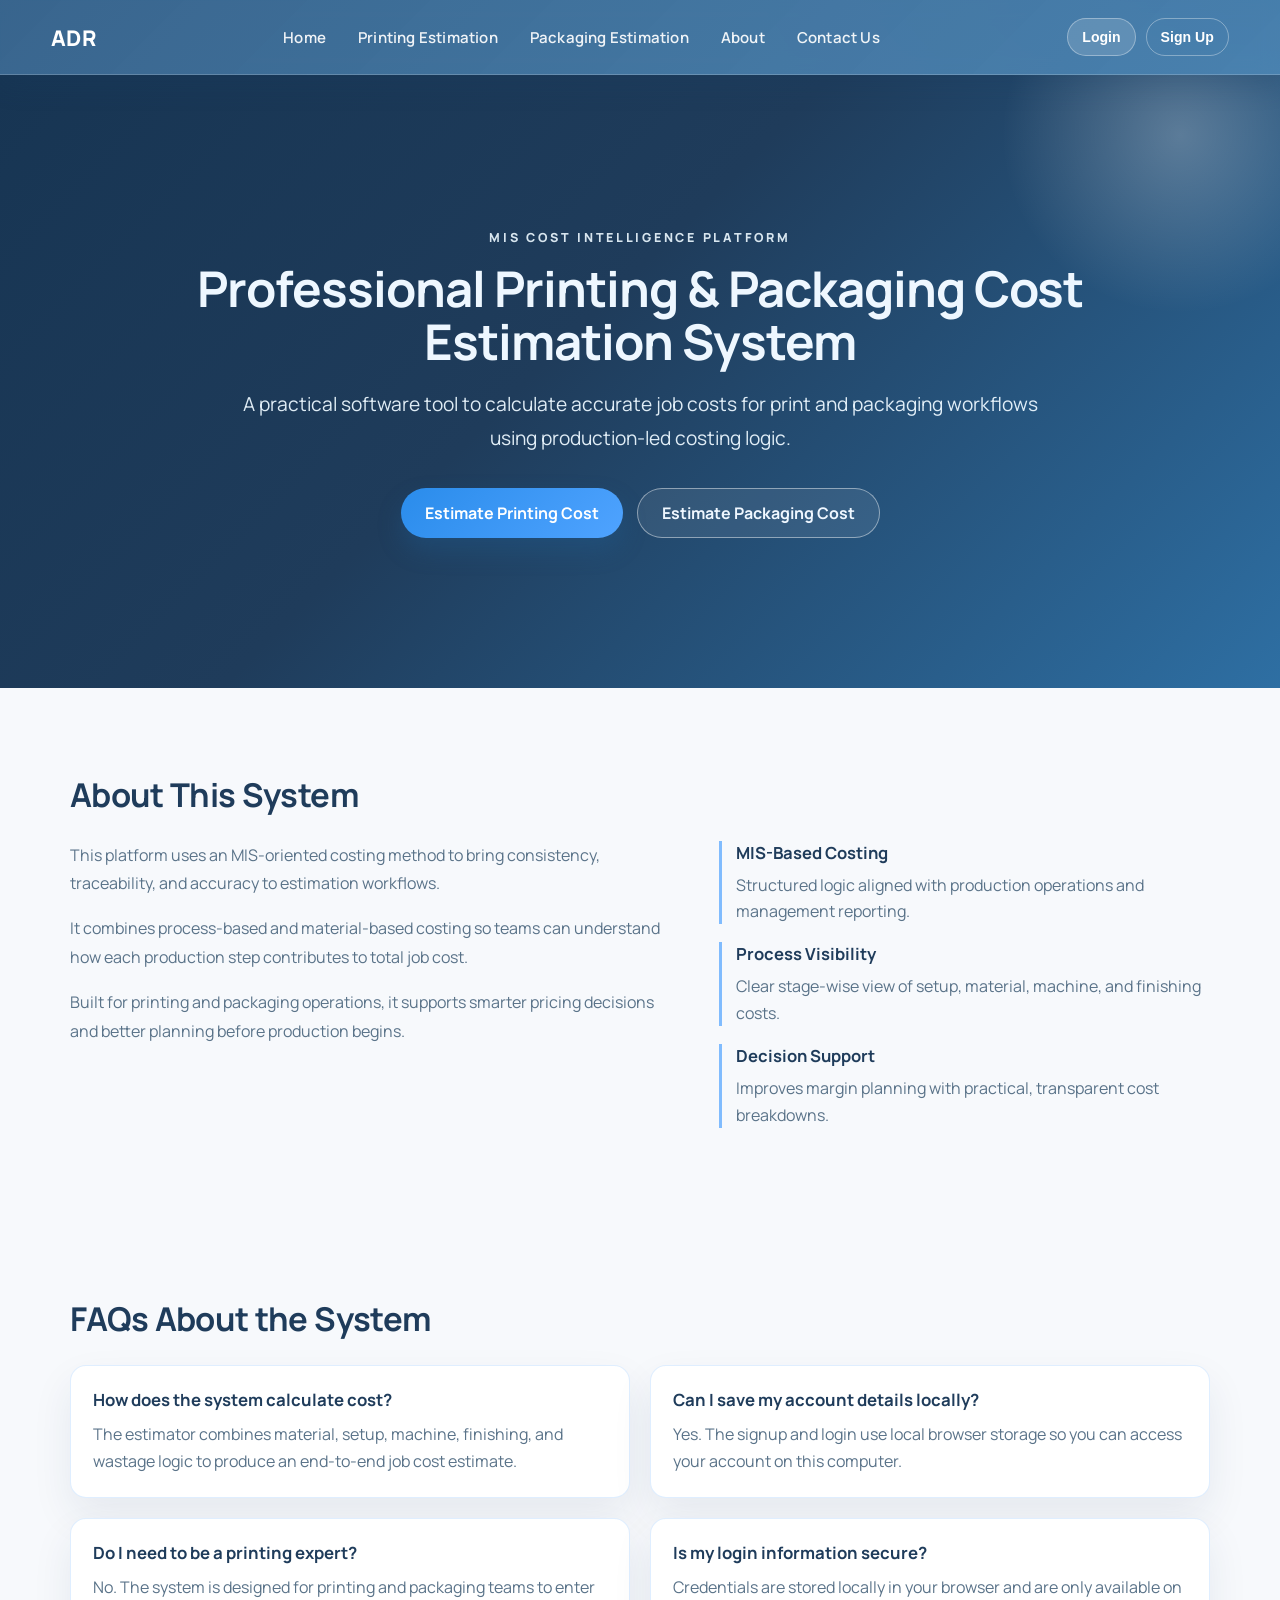
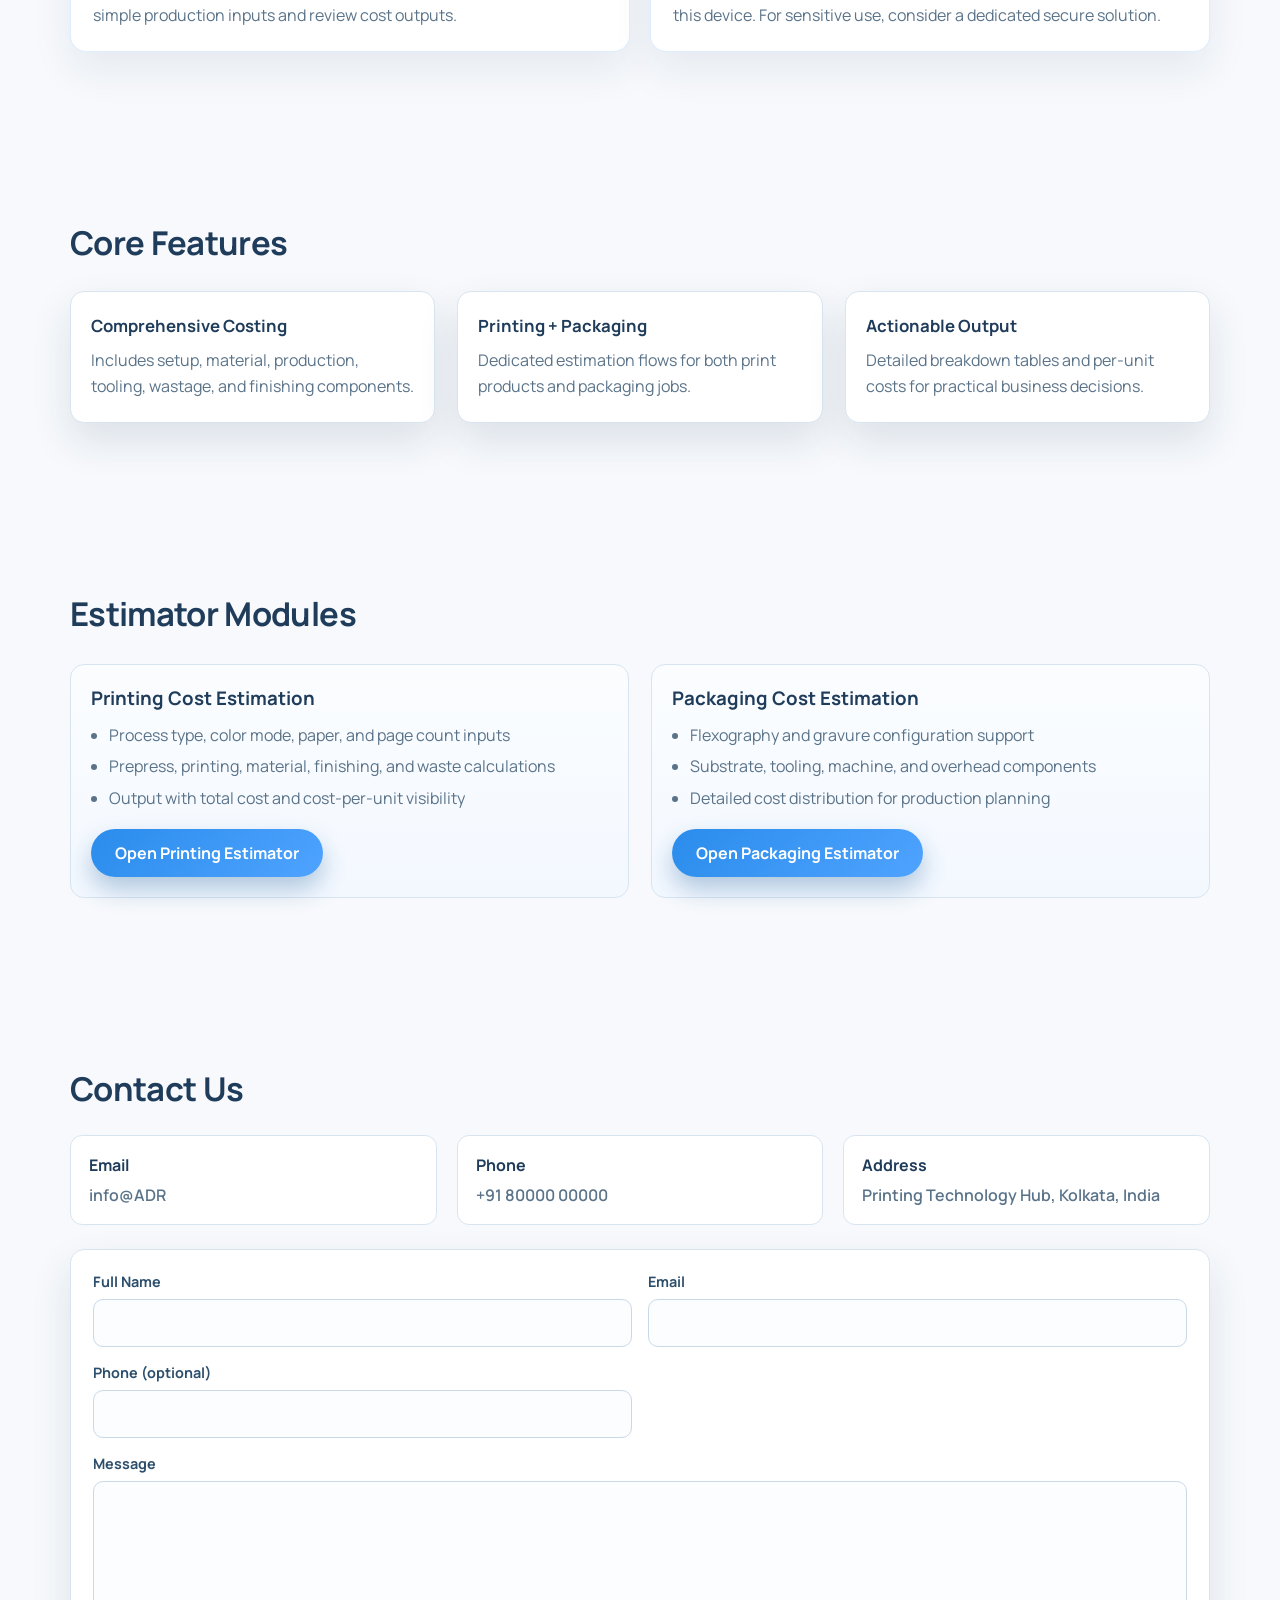
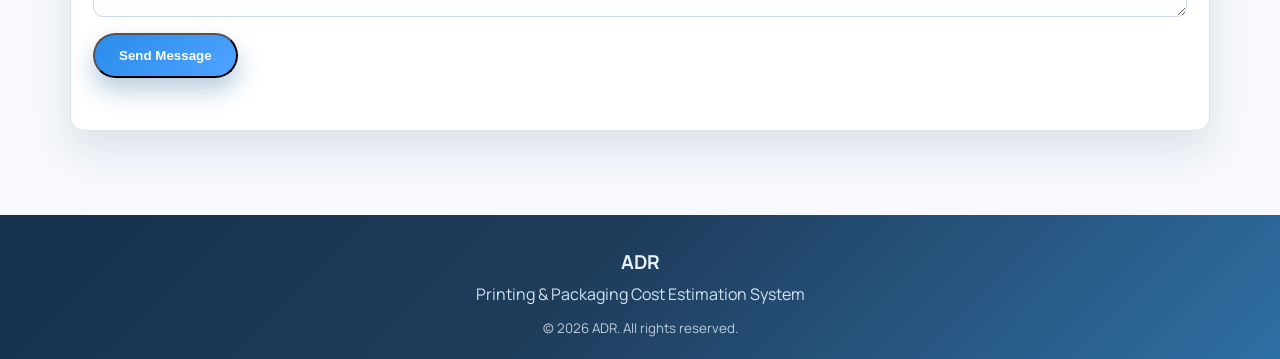
==== commit e2353529: "Add authentication modal and user status elements" ====
--- a/index.html
+++ b/index.html
@@ -60,6 +60,55 @@
             letter-spacing: 0.2px;
         }
 
+        .hp-auth {
+            display: flex;
+            align-items: center;
+            gap: 10px;
+        }
+
+        .hp-auth-btn {
+            border: 1px solid rgba(255, 255, 255, 0.35);
+            background: rgba(255, 255, 255, 0.14);
+            color: #ffffff;
+            padding: 10px 14px;
+            border-radius: 999px;
+            font-size: 0.88rem;
+            font-weight: 700;
+            cursor: pointer;
+            transition: background-color 0.2s ease, transform 0.2s ease;
+        }
+
+        .hp-auth-btn:hover,
+        .hp-auth-btn:focus-visible {
+            background: rgba(255, 255, 255, 0.24);
+            transform: translateY(-1px);
+        }
+
+        .hp-auth-btn-secondary {
+            background: transparent;
+        }
+
+        .hp-user-status {
+            display: inline-flex;
+            align-items: center;
+            gap: 10px;
+            color: #eef7ff;
+            background: rgba(255, 255, 255, 0.12);
+            border: 1px solid rgba(255, 255, 255, 0.2);
+            padding: 10px 14px;
+            border-radius: 999px;
+            font-size: 0.88rem;
+        }
+
+        .hp-user-status button {
+            border: 1px solid rgba(255, 255, 255, 0.35);
+            background: transparent;
+            color: #ffffff;
+            padding: 6px 12px;
+            border-radius: 999px;
+            cursor: pointer;
+        }
+
         .hp-links {
             display: flex;
             align-items: center;
@@ -90,6 +139,114 @@
             background: transparent;
             padding: 0;
             cursor: pointer;
+        }
+
+        .hp-modal-overlay {
+            position: fixed;
+            inset: 0;
+            background: rgba(15, 28, 52, 0.72);
+            display: flex;
+            align-items: center;
+            justify-content: center;
+            padding: 24px;
+            opacity: 0;
+            pointer-events: none;
+            transition: opacity 0.2s ease;
+            z-index: 1500;
+        }
+
+        .hp-modal-overlay.active {
+            opacity: 1;
+            pointer-events: auto;
+        }
+
+        .hp-modal {
+            width: min(560px, 100%);
+            background: #ffffff;
+            border-radius: 20px;
+            padding: 28px;
+            position: relative;
+            box-shadow: 0 30px 70px rgba(17, 55, 94, 0.2);
+        }
+
+        .hp-modal-close {
+            position: absolute;
+            right: 18px;
+            top: 18px;
+            border: none;
+            background: transparent;
+            color: #4a647f;
+            font-size: 26px;
+            line-height: 1;
+            cursor: pointer;
+        }
+
+        .hp-modal-tabs {
+            display: grid;
+            grid-template-columns: 1fr 1fr;
+            gap: 8px;
+            margin: 16px 0 24px;
+        }
+
+        .hp-modal-tab {
+            padding: 12px 14px;
+            border: 1px solid #d7e2ef;
+            background: #f5f8fc;
+            border-radius: 999px;
+            color: #1f3c5b;
+            font-weight: 700;
+            cursor: pointer;
+        }
+
+        .hp-modal-tab-active {
+            background: linear-gradient(135deg, #2a8ceb 0%, #4fa3ff 100%);
+            color: #ffffff;
+            border-color: transparent;
+        }
+
+        .hp-auth-form {
+            display: grid;
+            gap: 16px;
+        }
+
+        .hp-auth-form .hp-field label {
+            color: #2d4f6c;
+        }
+
+        .hp-auth-form input {
+            border-color: #c9d9e8;
+            background: #fbfdff;
+        }
+
+        .hp-faq-grid {
+            margin-top: 24px;
+            display: grid;
+            gap: 20px;
+            grid-template-columns: repeat(2, minmax(0, 1fr));
+        }
+
+        .hp-faq-item {
+            background: #ffffff;
+            border: 1px solid rgba(79, 163, 255, 0.18);
+            border-radius: 16px;
+            padding: 22px;
+            box-shadow: 0 18px 40px rgba(24, 56, 88, 0.08);
+        }
+
+        .hp-faq-item h3 {
+            margin: 0 0 10px;
+            color: var(--hp-primary);
+            font-size: 1.05rem;
+        }
+
+        .hp-faq-item p {
+            margin: 0;
+            color: var(--hp-muted);
+            line-height: 1.7;
+        }
+
+        .hidden {
+            display: none !important;
         }
 
         .hp-toggle span {
@@ -504,8 +661,62 @@
                 <a href="#about">About</a>
                 <a href="#contact">Contact Us</a>
             </div>
+            <div class="hp-auth" id="hpAuthControls">
+                <button class="hp-auth-btn" id="loginBtn" type="button">Login</button>
+                <button class="hp-auth-btn hp-auth-btn-secondary" id="signupBtn" type="button">Sign Up</button>
+                <span class="hp-user-status hidden" id="userStatus">
+                    <span>Welcome, <strong id="currentUserName"></strong></span>
+                    <button type="button" id="logoutBtn">Logout</button>
+                </span>
+            </div>
         </nav>
     </header>
+
+    <div class="hp-modal-overlay" id="authModal" aria-hidden="true">
+        <div class="hp-modal" role="dialog" aria-modal="true" aria-labelledby="authModalTitle">
+            <button class="hp-modal-close" id="authModalClose" type="button" aria-label="Close authentication panel">&times;</button>
+            <div class="hp-modal-header">
+                <div>
+                    <p style="margin:0;font-size:0.9rem;color:#5f728f;">Account Access</p>
+                    <h2 id="authModalTitle" style="margin:6px 0 0;font-size:1.6rem;color:#17334d;">Login or Sign Up</h2>
+                </div>
+            </div>
+            <div class="hp-modal-tabs">
+                <button class="hp-modal-tab hp-modal-tab-active" id="authTabLogin" type="button">Login</button>
+                <button class="hp-modal-tab" id="authTabSignUp" type="button">Sign Up</button>
+            </div>
+
+            <form id="loginForm" class="hp-auth-form">
+                <div class="hp-field">
+                    <label for="loginEmail">Email *</label>
+                    <input type="email" id="loginEmail" name="loginEmail" required>
+                </div>
+                <div class="hp-field">
+                    <label for="loginPassword">Password *</label>
+                    <input type="password" id="loginPassword" name="loginPassword" required>
+                </div>
+                <button class="hp-btn hp-btn-primary" type="submit">Login</button>
+            </form>
+
+            <form id="signupForm" class="hp-auth-form hidden">
+                <div class="hp-field">
+                    <label for="signupName">Name *</label>
+                    <input type="text" id="signupName" name="signupName" required>
+                </div>
+                <div class="hp-field">
+                    <label for="signupEmail">Email *</label>
+                    <input type="email" id="signupEmail" name="signupEmail" required>
+                </div>
+                <div class="hp-field">
+                    <label for="signupPassword">Password *</label>
+                    <input type="password" id="signupPassword" name="signupPassword" required>
+                </div>
+                <button class="hp-btn hp-btn-primary" type="submit">Create Account</button>
+            </form>
+
+            <p class="hp-feedback" id="authFeedback" aria-live="polite"></p>
+        </div>
+    </div>
 
     <section class="hp-hero">
         <div class="hp-hero-inner">
@@ -542,6 +753,30 @@
                         <p>Improves margin planning with practical, transparent cost breakdowns.</p>
                     </div>
                 </div>
+            </div>
+        </div>
+    </section>
+
+    <section class="hp-section hp-faq-section">
+        <div class="hp-shell">
+            <h2>FAQs About the System</h2>
+            <div class="hp-faq-grid">
+                <article class="hp-faq-item">
+                    <h3>How does the system calculate cost?</h3>
+                    <p>The estimator combines material, setup, machine, finishing, and wastage logic to produce an end-to-end job cost estimate.</p>
+                </article>
+                <article class="hp-faq-item">
+                    <h3>Can I save my account details locally?</h3>
+                    <p>Yes. The signup and login use local browser storage so you can access your account on this computer.</p>
+                </article>
+                <article class="hp-faq-item">
+                    <h3>Do I need to be a printing expert?</h3>
+                    <p>No. The system is designed for printing and packaging teams to enter simple production inputs and review cost outputs.</p>
+                </article>
+                <article class="hp-faq-item">
+                    <h3>Is my login information secure?</h3>
+                    <p>Credentials are stored locally in your browser and are only available on this device. For sensitive use, consider a dedicated secure solution.</p>
+                </article>
             </div>
         </div>
     </section>
@@ -649,3 +884,14 @@
 </body>
 </html>
 
+
+
+
+
+
+
+
+
+
+
+
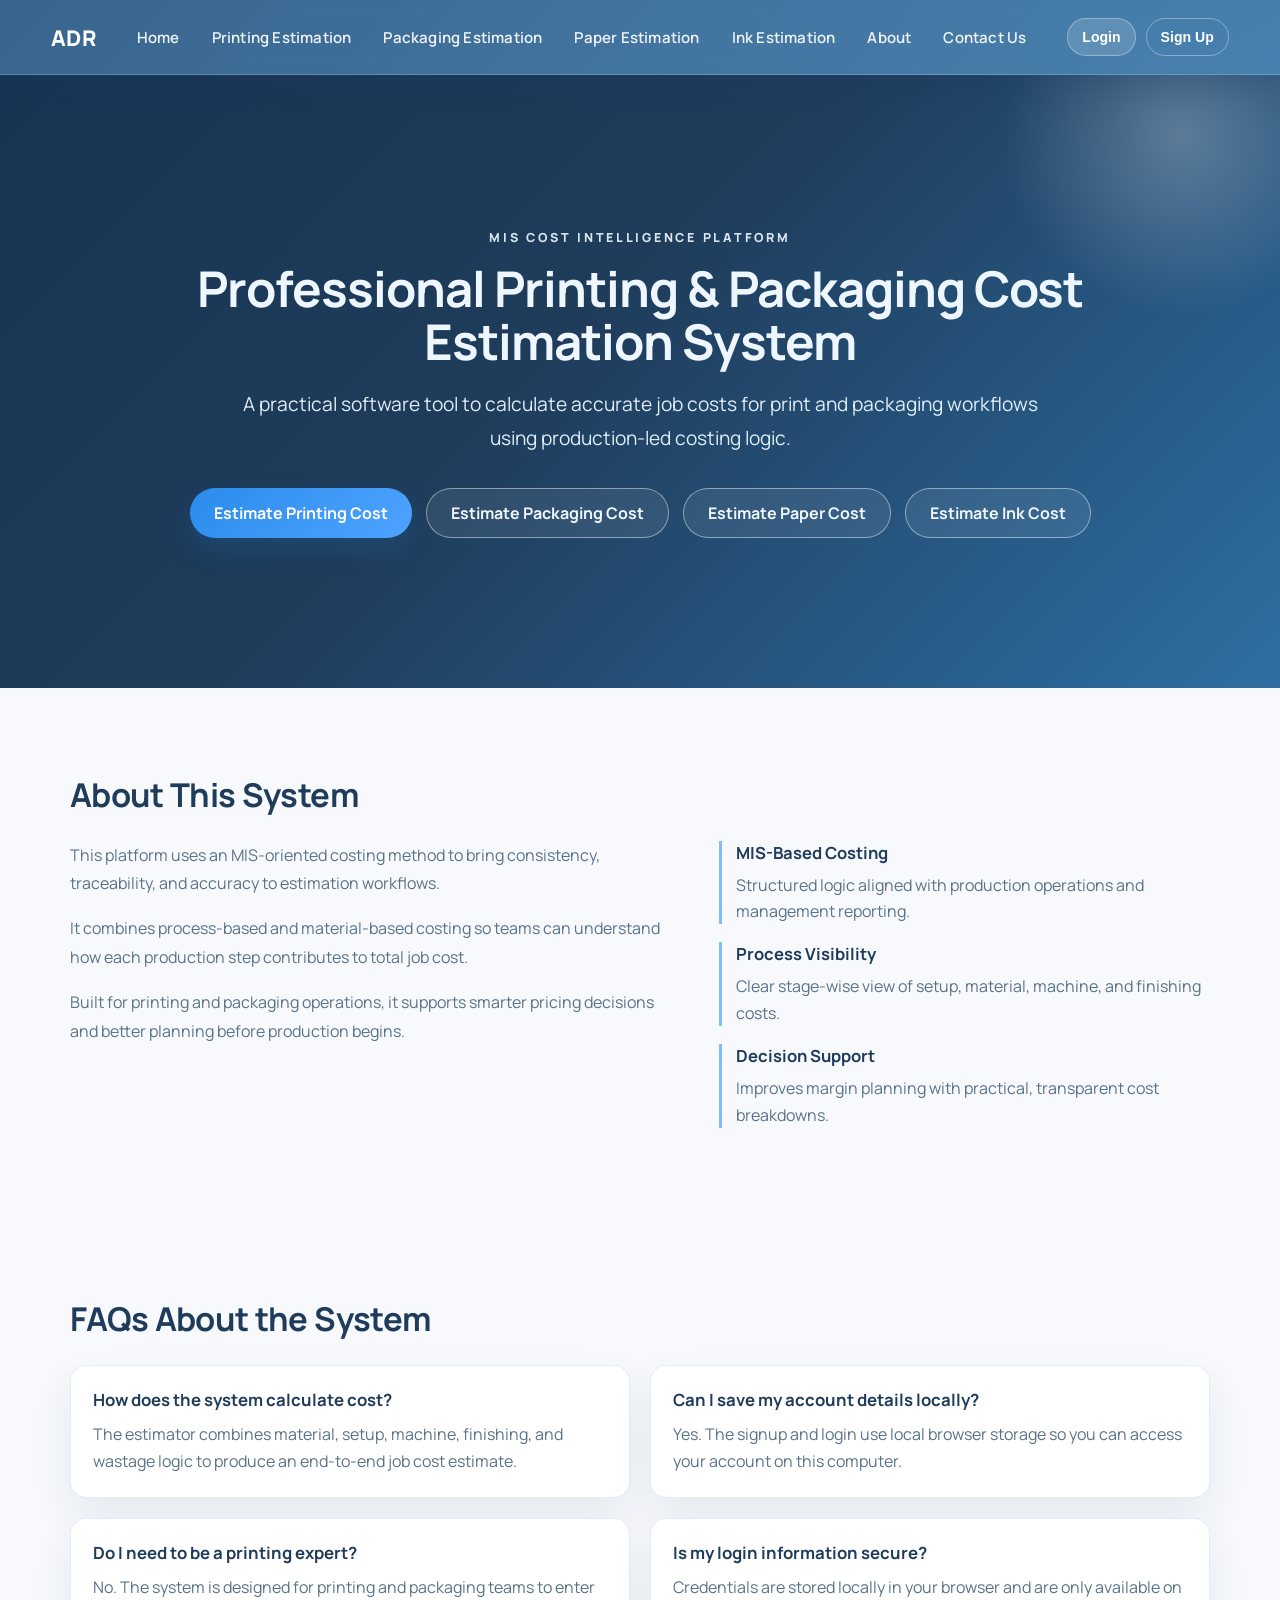
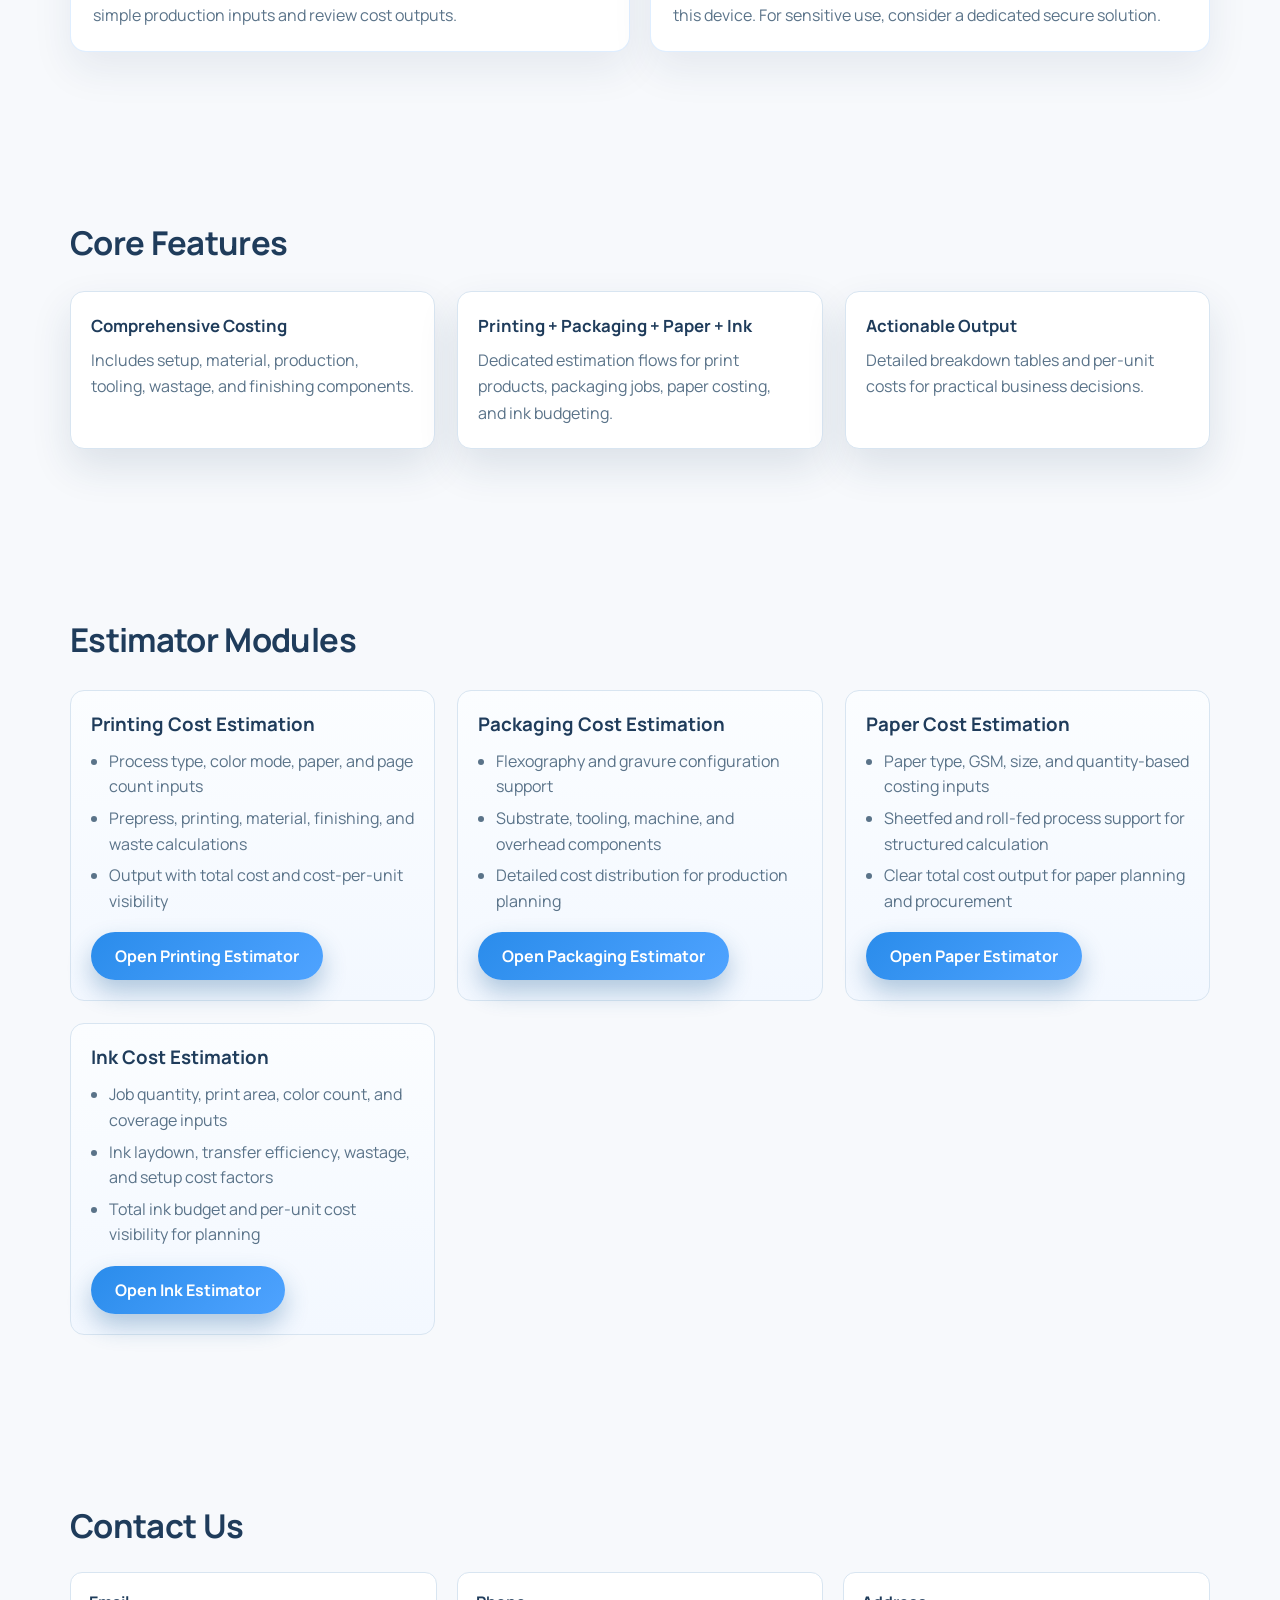
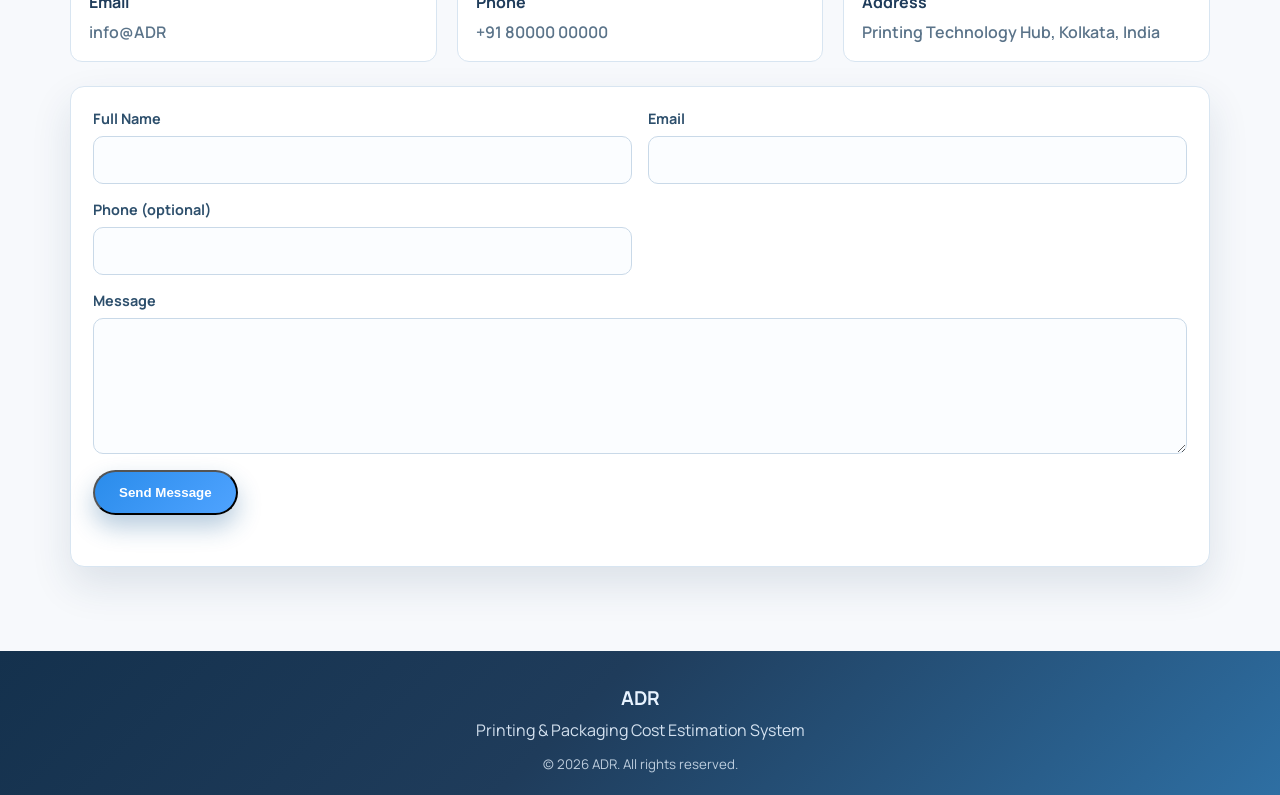
==== commit da03ae74: "Added new files and updated code" ====
--- a/index.html
+++ b/index.html
@@ -433,7 +433,7 @@
         .hp-modules {
             margin-top: 28px;
             display: grid;
-            grid-template-columns: repeat(2, minmax(0, 1fr));
+            grid-template-columns: repeat(3, minmax(0, 1fr));
             gap: 22px;
         }
 
@@ -658,6 +658,8 @@
                 <a href="#home">Home</a>
                 <a href="Printing.html">Printing Estimation</a>
                 <a href="Packaging.html">Packaging Estimation</a>
+                <a href="paper.html">Paper Estimation</a>
+                <a href="ink.html">Ink Estimation</a>
                 <a href="#about">About</a>
                 <a href="#contact">Contact Us</a>
             </div>
@@ -726,6 +728,8 @@
             <div class="hp-actions">
                 <a class="hp-btn hp-btn-primary" href="Printing.html">Estimate Printing Cost</a>
                 <a class="hp-btn hp-btn-outline" href="Packaging.html">Estimate Packaging Cost</a>
+                <a class="hp-btn hp-btn-outline" href="paper.html">Estimate Paper Cost</a>
+                <a class="hp-btn hp-btn-outline" href="ink.html">Estimate Ink Cost</a>
             </div>
         </div>
     </section>
@@ -790,8 +794,8 @@
                     <p>Includes setup, material, production, tooling, wastage, and finishing components.</p>
                 </article>
                 <article class="hp-feature">
-                    <h3>Printing + Packaging</h3>
-                    <p>Dedicated estimation flows for both print products and packaging jobs.</p>
+                    <h3>Printing + Packaging + Paper + Ink</h3>
+                    <p>Dedicated estimation flows for print products, packaging jobs, paper costing, and ink budgeting.</p>
                 </article>
                 <article class="hp-feature">
                     <h3>Actionable Output</h3>
@@ -827,6 +831,28 @@
                         <a class="hp-btn hp-btn-primary" href="Packaging.html">Open Packaging Estimator</a>
                     </div>
                 </article>
+                <article class="hp-module">
+                    <h3>Paper Cost Estimation</h3>
+                    <ul>
+                        <li>Paper type, GSM, size, and quantity-based costing inputs</li>
+                        <li>Sheetfed and roll-fed process support for structured calculation</li>
+                        <li>Clear total cost output for paper planning and procurement</li>
+                    </ul>
+                    <div style="margin-top: 18px;">
+                        <a class="hp-btn hp-btn-primary" href="paper.html">Open Paper Estimator</a>
+                    </div>
+                </article>
+                <article class="hp-module">
+                    <h3>Ink Cost Estimation</h3>
+                    <ul>
+                        <li>Job quantity, print area, color count, and coverage inputs</li>
+                        <li>Ink laydown, transfer efficiency, wastage, and setup cost factors</li>
+                        <li>Total ink budget and per-unit cost visibility for planning</li>
+                    </ul>
+                    <div style="margin-top: 18px;">
+                        <a class="hp-btn hp-btn-primary" href="ink.html">Open Ink Estimator</a>
+                    </div>
+                </article>
             </div>
         </div>
     </section>
@@ -882,16 +908,4 @@
 
     <script src="script.js"></script>
 </body>
-</html>
-
-
-
-
-
-
-
-
-
-
-
-
+</html>
--- a/style.css
+++ b/style.css
@@ -1189,4 +1189,4 @@
         gap: 18px;
         padding-top: 22px;
     }
-}
+}
